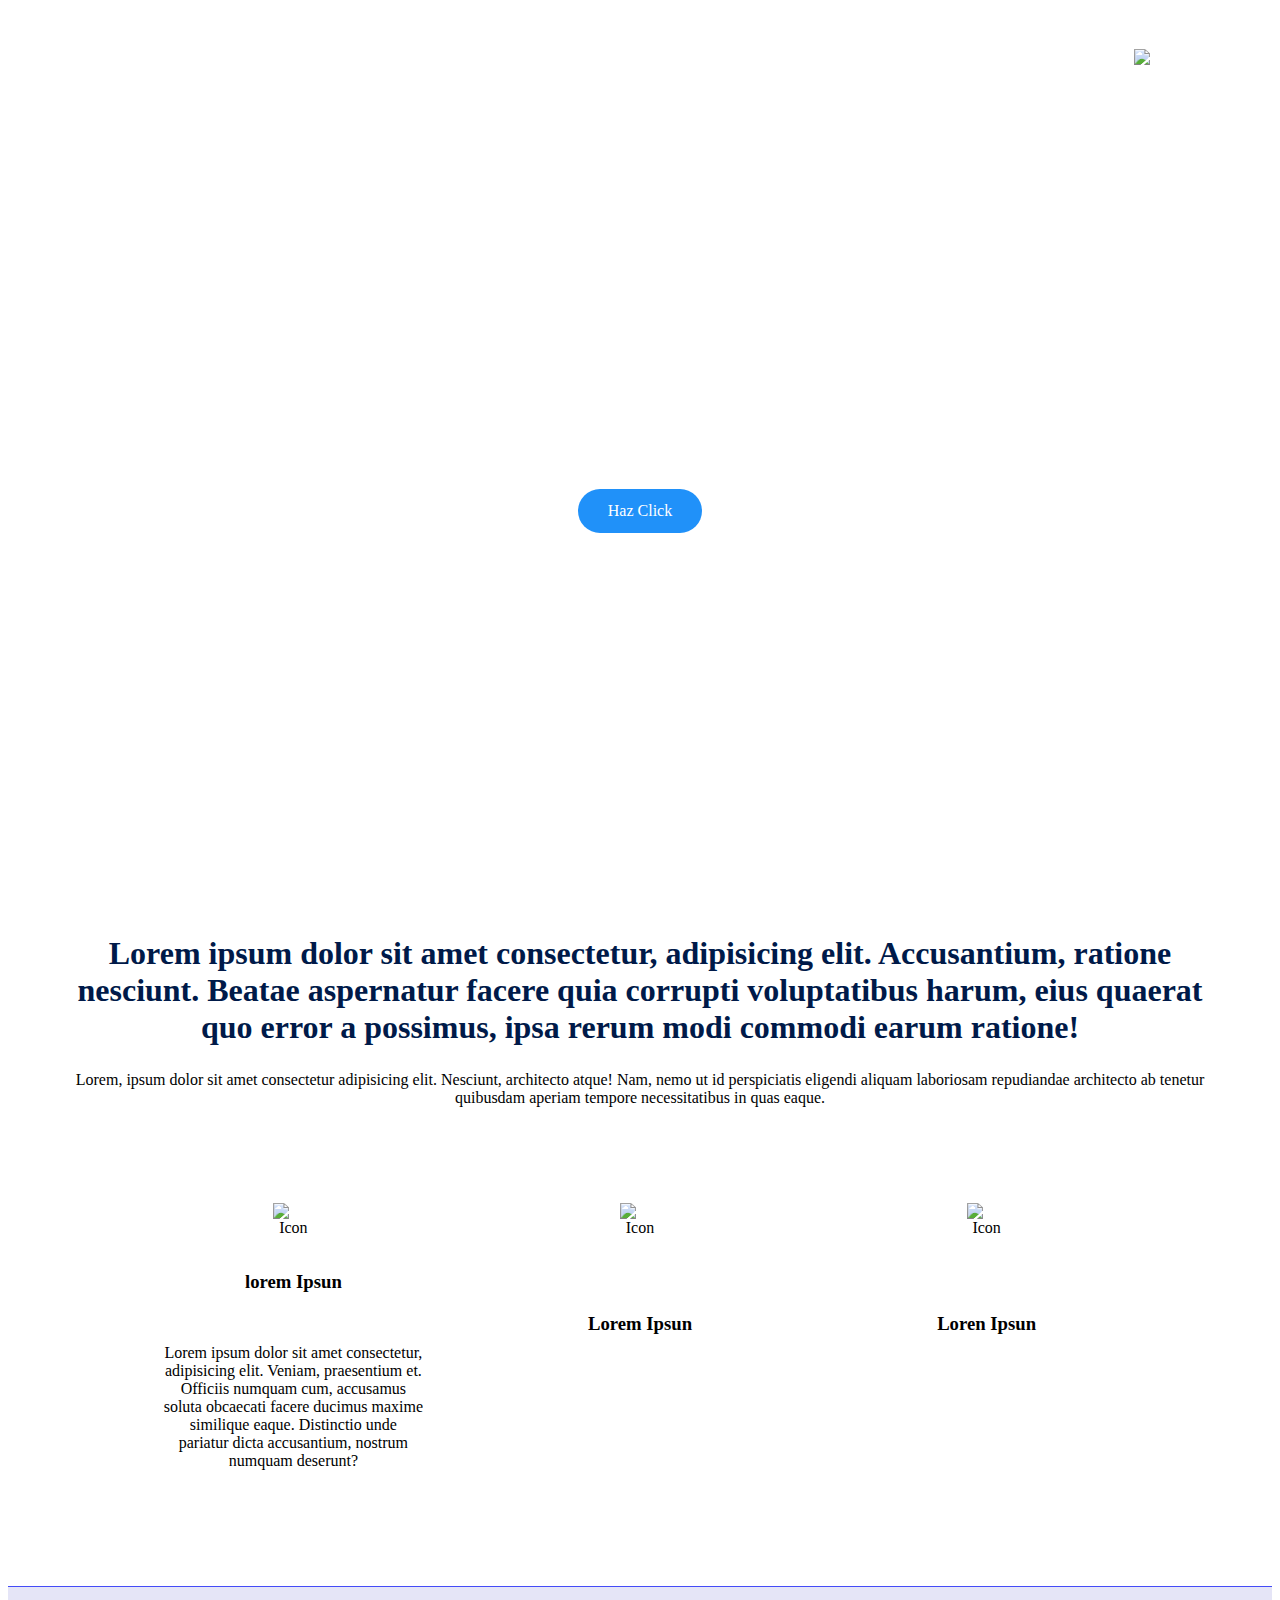
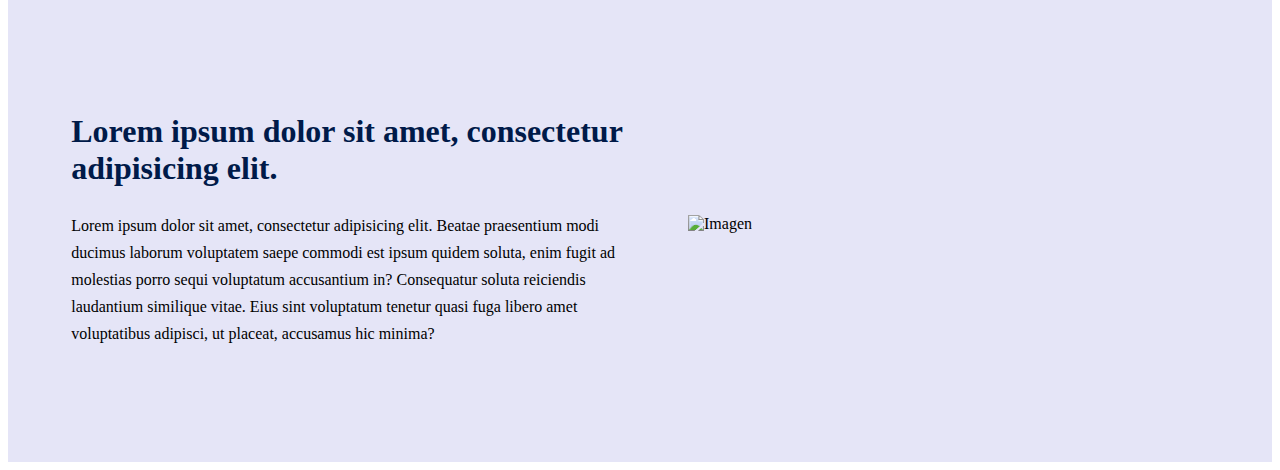
==== index.html @ c8535e7f "start perfil profesional" ====
<!DOCTYPE html>
<html lang="en">
<head>
    <meta charset="UTF-8">
    <meta name="viewport" content="width=device-width, initial-scale=1.0">
    <title>Andrea Uribe</title>
    <link rel="shortcut icon" href="icons/icon" type="image/x-icon">
    <link rel="stylesheet" href="css/normalize.css">
    <link rel="stylesheet" href="css/style.css">
</head>
<body>
    <header class="person">
        <nav class="nav container">
            <div class="nav_logo">
                <h2 class="nav_title">Andrea Uribe</h2>
            </div>
            <ul class="nav_link nav_link_menu">
                <li class="nav_items"><a href="" class="nav_links">texto</a>
                </li>
                <li class="nav_items"><a href="" class="nav_links">texto</a></li>
                <li class="nav_items"><a href="" class="nav_links">texto</a></li>
                <li class="nav_items"><a href="" class="nav_links">texto</a>
                </li>
                <img src="icons/exit.svg" alt="Icon Exit" class="nav_close">
            </ul>
            <div class="nav_menu">
                <img src="icons/menu.svg" alt="Icon Menu" class="nav-img">
            </div>
        </nav>
        <section class="person_container container">
            <h1 class="person_title">Andrea Uribe</h1>
            <p class="person_paragraph">#GamerProfesional</p>
            <a href="#" class="btn">Haz Click</a>
        </section>
    </header>
    <!-- options-->
    <main>
        <section class="container about">
            <h2 class="subtitle">Lorem ipsum dolor sit amet consectetur, adipisicing elit. Accusantium, ratione nesciunt. Beatae aspernatur facere quia corrupti voluptatibus harum, eius quaerat quo error a possimus, ipsa rerum modi commodi earum ratione!</h2>
            <p class="about_paragraph">Lorem, ipsum dolor sit amet consectetur adipisicing elit. Nesciunt, architecto atque! Nam, nemo ut id perspiciatis eligendi aliquam laboriosam repudiandae architecto ab tenetur quibusdam aperiam tempore necessitatibus in quas eaque.</p>

            <div class="about_main">
                <article class="about_icons">
                    <img src="icons/menu.svg" alt="Icon" class="about_icon">
                    <h3 class="about_title">lorem Ipsun</h3>
                    <p class="about_paragraph">Lorem ipsum dolor sit amet consectetur, adipisicing elit. Veniam, praesentium et. Officiis numquam cum, accusamus soluta obcaecati facere ducimus maxime similique eaque. Distinctio unde pariatur dicta accusantium, nostrum numquam deserunt?</p>
                </article>
                <article class="about_icons">
                    <img src="icons/menu.svg" alt="Icon" class="about_icon">
                    <h3 class="about_title">Lorem Ipsun</h3>
                    <p class="about_paragraph"></p>
                </article>
                <article class="about_icons">
                    <img src="icons/menu.svg" alt="Icon" class="about_icon">
                    <h3 class="about_title">Loren Ipsun</h3>
                    <p class="about_paragraph"></p>
                </article>
            </div>

        </section>
        <section class="options">
            <div class="options_container container">
                <div class="options_text">
                    <h2 class="subtitle">Lorem ipsum dolor sit amet, consectetur adipisicing elit.</h2>
                    <p class="options_paragraph">Lorem ipsum dolor sit amet, consectetur adipisicing elit. Beatae praesentium modi ducimus laborum voluptatem saepe commodi est ipsum quidem soluta, enim fugit ad molestias porro sequi voluptatum accusantium in? Consequatur soluta reiciendis laudantium similique vitae. Eius sint voluptatum tenetur quasi fuga libero amet voluptatibus adipisci, ut placeat, accusamus hic minima?</p>
                </div>
                <figure class="options_picture">
                    <img src="images/" alt="Imagen" class="options_img">
                </figure>
            </div>

        </section>
    </main>
    
</body>
</html>
---- css/style.css ----
@import url('https://fonts.googleapis.com/css2?family=Mooli&family=Roboto:ital,wght@0,100;0,300;0,500;1,100;1,300&display=swap');



body{
    font-family: "Molish";
}

:root{
    --padding-container: 100px 0;
    --color-title: #001a49;
}
front page{

}
.container{
    width: 90%;
    max-width: 1200px;
    margin: 0 auto;
    overflow: hidden;
    padding: var(--padding-container);

}
.person{
    width: 100%;
    height: 100vh;
    min-height: 600px;
    max-height: 800px;
    position: relative;
    display: grid;
    grid-template-rows: 100px 1fr;
    color: #fff;
}
.person::before{
    content: "";
    position: absolute;
    top: 0;
    left: 0;
    width: 100%;
    height: 100%;
    background-image: linear-gradient(180deg, #0000008c 0%, #0000008c 100%)  url('../images/') ;
    background-size: cover;
    z-index: -1;
    clip-path: polygon(50% 0%, 100% 26%, 100% 100%, 0 100%, 0 29%);
}
/*nav*/
.nav{
    --padding-container:0;
    height: 100%;
    display: flex;
    align-items: center;
}
.nav_title{
    font-weight: 300;
}
.nav_link{
    margin-left: auto;
    padding: 0;
    display: grid;
    grid-auto-flow: column;
    grid-auto-columns: max-content;
    gap: 2em;
}
.nav_items{
    list-style: none;
}
.nav_links{
    color: #fff;
    text-decoration: none;
}
.nav_menu{
    margin-left: auto;
    cursor: pointer;
    display: none;
}
.nav_img{
    display: block;
    width: 30px;
}
/* person container*/
.person_container{
    max-width: 800px;
    --padding-container:0;
    display: grid;
    grid-auto-rows: max-content;
    align-content: center;
    gap: 1em;
    padding-bottom: 100px;
    text-align: center;
}
.person_title{
    font-size: 3rem;
}
.person_paragraph{
    margin-bottom: 20px;
}
.btn{
    display: inline-block;
    background-color: #2091f9;
    justify-self: center;
    color: #fff;
    text-decoration: none;
    padding: 13px 30px;
    border-radius: 32px;
}

/*about*/
.about{
    text-align: center;
}
.subtitle{
    color: var(--color-title);
    font-size: 2rem;
    margin-bottom: 25px;
}
.paragraph{
    line-height: 1.7;
}
.about_main{
    padding-top: 80px;
    display: grid;
    width: 90%;
    margin: 0 auto;
    gap: 1em;
    overflow: hidden;
    grid-template-columns: repeat(auto-fit, minmax(260px, auto));
}
.about_icons{
    display: grid;
    gap: 1em;
    justify-items: center;
    width: 260px;
    overflow: hidden;
    margin: 0 auto;
}
.about_icon{
    width: 40px;

}

/*options*/
.options{
    background-color: #e5e5f7;
    background-image: linear-gradient(#444cf7 0.5px, transparent 0.5px);
    background-size: cover;
    background-position: 0 0, 10px 10px;
    overflow: hidden;
}
.options_container{
    display: grid;
    grid-template-columns: 1fr 1fr;
    gap: 1em;
    align-items: center;
}
.options_picture{
    max-width: 500px;

}
.options_paragraph{
    line-height: 1.7;
    margin-bottom: 15px;
}
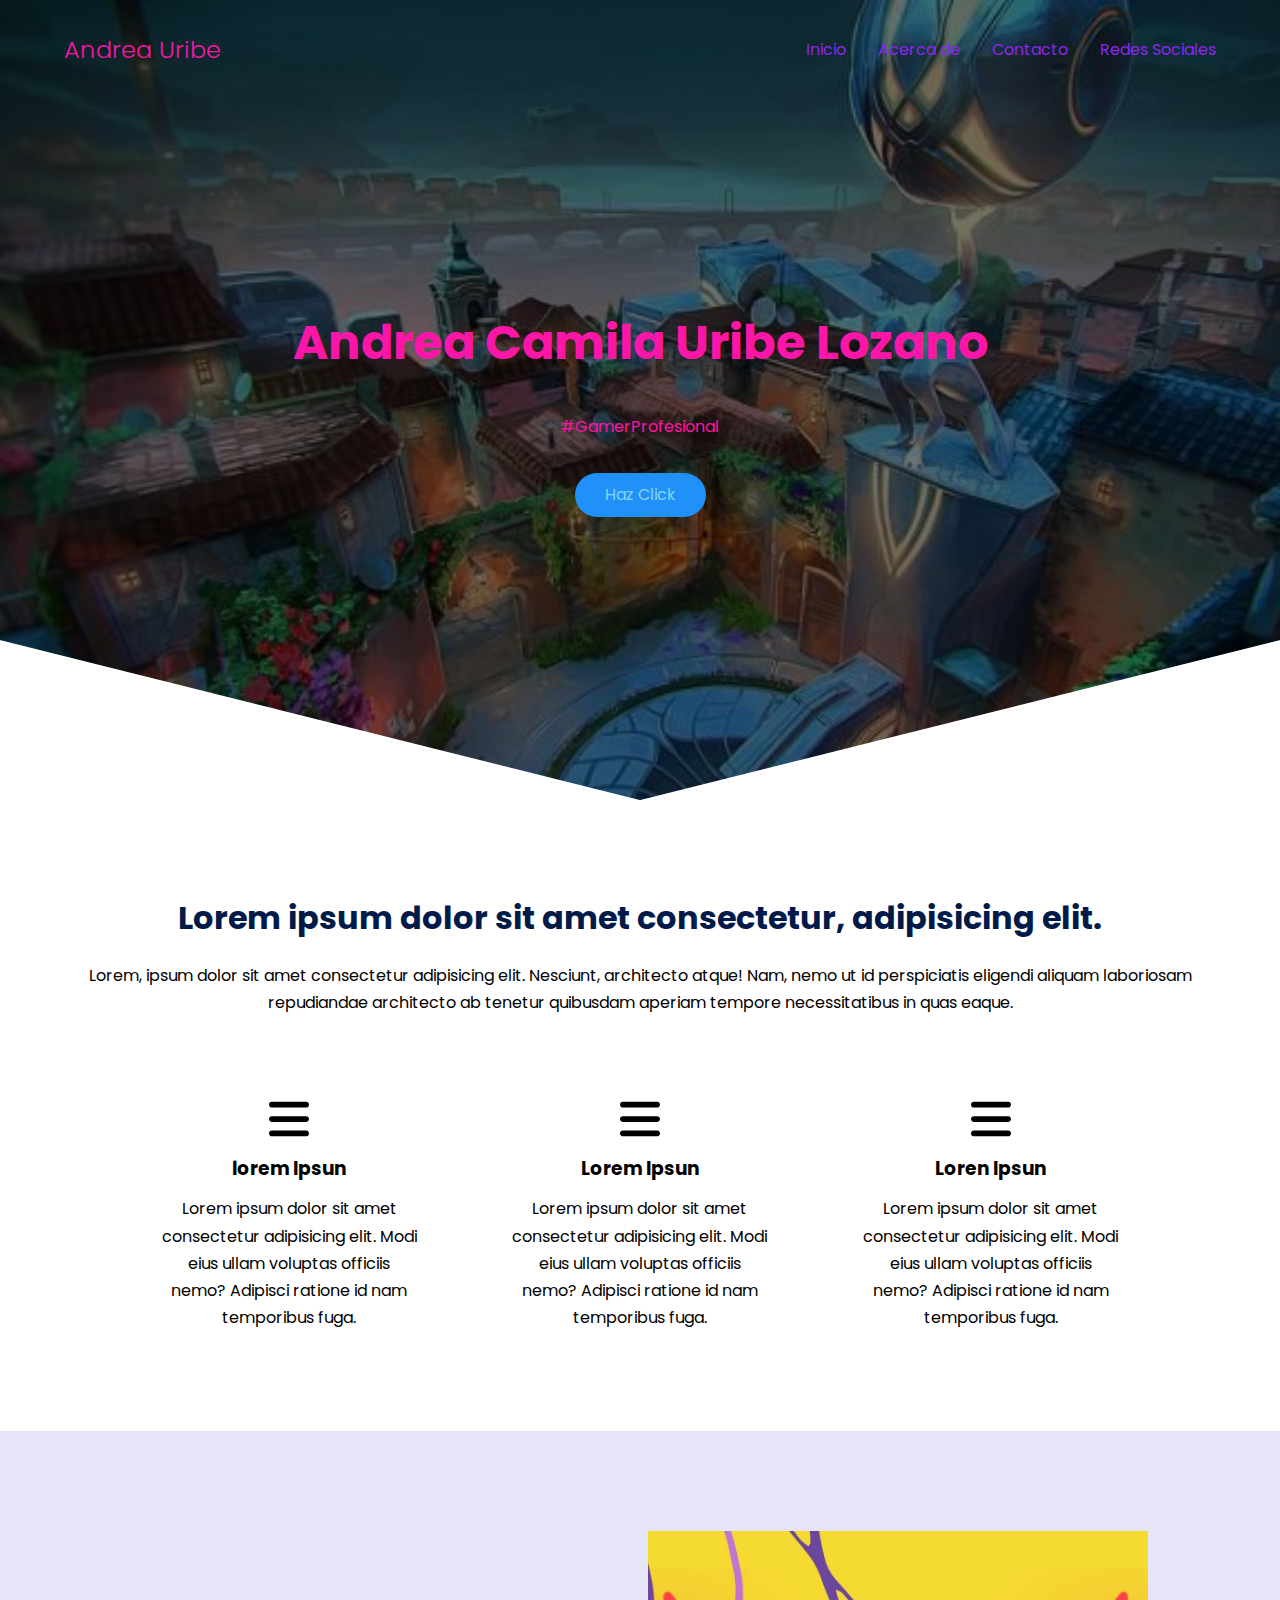
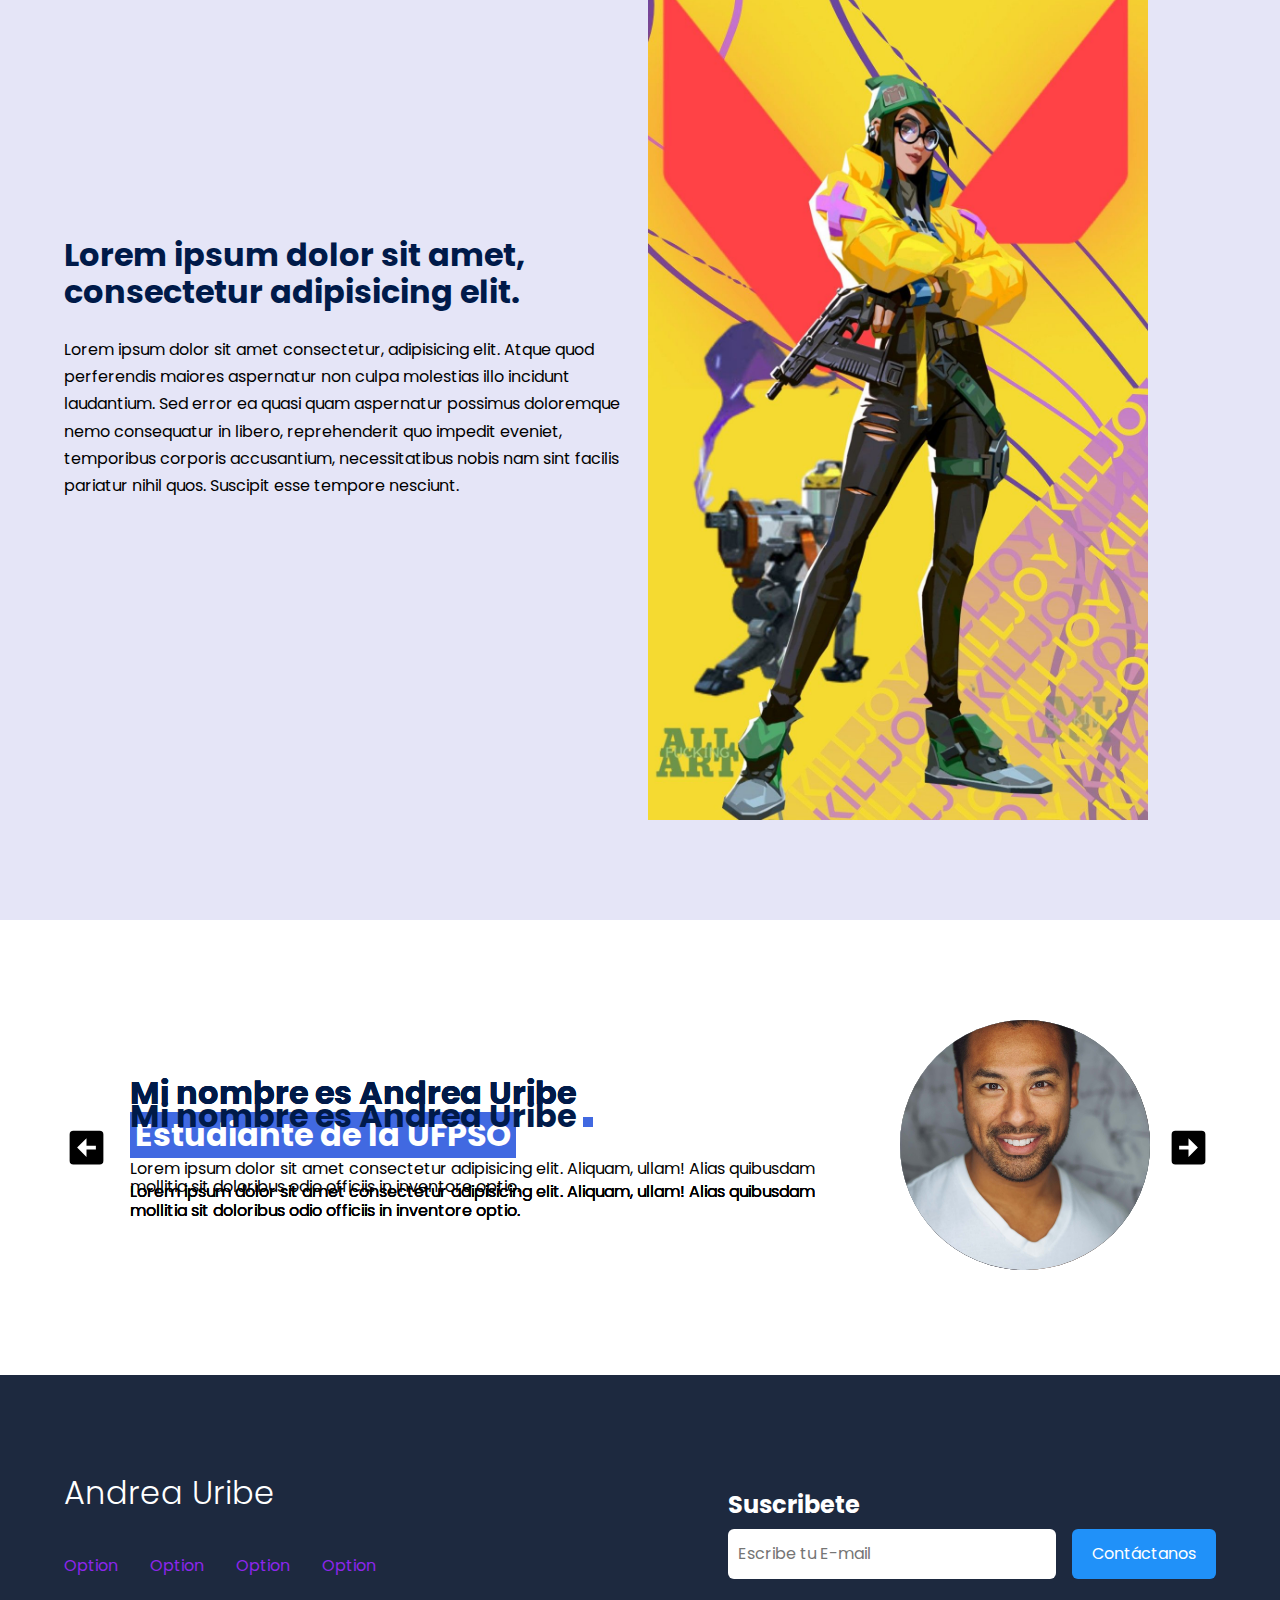
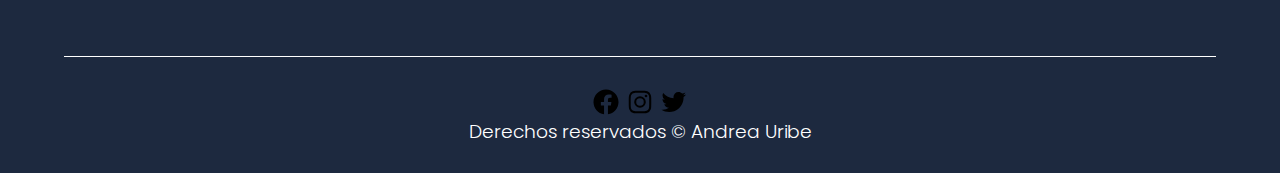
==== commit 1e343d67: "add and modify files" ====
--- a/index.html
+++ b/index.html
@@ -4,7 +4,7 @@
     <meta charset="UTF-8">
     <meta name="viewport" content="width=device-width, initial-scale=1.0">
     <title>Andrea Uribe</title>
-    <link rel="shortcut icon" href="icons/icon" type="image/x-icon">
+    <link rel="shortcut icon" href="icons/icon.png" type="image/x-icon">
     <link rel="stylesheet" href="css/normalize.css">
     <link rel="stylesheet" href="css/style.css">
 </head>
@@ -15,20 +15,26 @@
                 <h2 class="nav_title">Andrea Uribe</h2>
             </div>
             <ul class="nav_link nav_link_menu">
-                <li class="nav_items"><a href="" class="nav_links">texto</a>
+                <li class="nav_items">
+                    <a href="#" class="nav_links">Inicio</a>
                 </li>
-                <li class="nav_items"><a href="" class="nav_links">texto</a></li>
-                <li class="nav_items"><a href="" class="nav_links">texto</a></li>
-                <li class="nav_items"><a href="" class="nav_links">texto</a>
+                <li class="nav_items">
+                    <a href="#" class="nav_links">Acerca de</a>
+                </li>
+                <li class="nav_items">
+                    <a href="#" class="nav_links">Contacto</a>
+                </li>
+                <li class="nav_items">
+                    <a href="" class="nav_links">Redes Sociales</a>
                 </li>
                 <img src="icons/exit.svg" alt="Icon Exit" class="nav_close">
             </ul>
             <div class="nav_menu">
-                <img src="icons/menu.svg" alt="Icon Menu" class="nav-img">
+                <img src="icons/menu.svg" alt="Icon Menu" class="nav_img">
             </div>
         </nav>
         <section class="person_container container">
-            <h1 class="person_title">Andrea Uribe</h1>
+            <h1 class="person_title">Andrea Camila Uribe Lozano</h1>
             <p class="person_paragraph">#GamerProfesional</p>
             <a href="#" class="btn">Haz Click</a>
         </section>
@@ -36,41 +42,141 @@
     <!-- options-->
     <main>
         <section class="container about">
-            <h2 class="subtitle">Lorem ipsum dolor sit amet consectetur, adipisicing elit. Accusantium, ratione nesciunt. Beatae aspernatur facere quia corrupti voluptatibus harum, eius quaerat quo error a possimus, ipsa rerum modi commodi earum ratione!</h2>
+            <h2 class="subtitle">Lorem ipsum dolor sit amet consectetur, adipisicing elit.</h2>
             <p class="about_paragraph">Lorem, ipsum dolor sit amet consectetur adipisicing elit. Nesciunt, architecto atque! Nam, nemo ut id perspiciatis eligendi aliquam laboriosam repudiandae architecto ab tenetur quibusdam aperiam tempore necessitatibus in quas eaque.</p>
 
             <div class="about_main">
                 <article class="about_icons">
                     <img src="icons/menu.svg" alt="Icon" class="about_icon">
                     <h3 class="about_title">lorem Ipsun</h3>
-                    <p class="about_paragraph">Lorem ipsum dolor sit amet consectetur, adipisicing elit. Veniam, praesentium et. Officiis numquam cum, accusamus soluta obcaecati facere ducimus maxime similique eaque. Distinctio unde pariatur dicta accusantium, nostrum numquam deserunt?</p>
+                    <p class="about_paragraph">Lorem ipsum dolor sit amet consectetur adipisicing elit. Modi eius ullam voluptas officiis nemo? Adipisci ratione id nam temporibus fuga.</p>
                 </article>
                 <article class="about_icons">
                     <img src="icons/menu.svg" alt="Icon" class="about_icon">
                     <h3 class="about_title">Lorem Ipsun</h3>
-                    <p class="about_paragraph"></p>
+                    <p class="about_paragraph">Lorem ipsum dolor sit amet consectetur adipisicing elit. Modi eius ullam voluptas officiis nemo? Adipisci ratione id nam temporibus fuga.</p>
                 </article>
                 <article class="about_icons">
                     <img src="icons/menu.svg" alt="Icon" class="about_icon">
                     <h3 class="about_title">Loren Ipsun</h3>
-                    <p class="about_paragraph"></p>
+                    <p class="about_paragraph">Lorem ipsum dolor sit amet consectetur adipisicing elit. Modi eius ullam voluptas officiis nemo? Adipisci ratione id nam temporibus fuga.</p>
                 </article>
             </div>
+        </section>
 
-        </section>
         <section class="options">
             <div class="options_container container">
-                <div class="options_text">
+                <div class="options_texts">
                     <h2 class="subtitle">Lorem ipsum dolor sit amet, consectetur adipisicing elit.</h2>
-                    <p class="options_paragraph">Lorem ipsum dolor sit amet, consectetur adipisicing elit. Beatae praesentium modi ducimus laborum voluptatem saepe commodi est ipsum quidem soluta, enim fugit ad molestias porro sequi voluptatum accusantium in? Consequatur soluta reiciendis laudantium similique vitae. Eius sint voluptatum tenetur quasi fuga libero amet voluptatibus adipisci, ut placeat, accusamus hic minima?</p>
+                    <p class="options_paragraph">Lorem ipsum dolor sit amet consectetur, adipisicing elit. Atque quod perferendis maiores aspernatur non culpa molestias illo incidunt laudantium. Sed error ea quasi quam aspernatur possimus doloremque nemo consequatur in libero, reprehenderit quo impedit eveniet, temporibus corporis accusantium, necessitatibus nobis nam sint facilis pariatur nihil quos. Suscipit esse tempore nesciunt.</p>
                 </div>
                 <figure class="options_picture">
-                    <img src="images/" alt="Imagen" class="options_img">
+                    <img src="images/Perfil.jpg" alt="Imagen Options" class="options_img">
                 </figure>
             </div>
+        </section>
+        <section class="testimony">
+            <div class="testimony_container container">
+                <img src="icons/leftarrow.svg" alt="Icon Flecha" class="testimony_arrow" id="before">
+                <section class="testimony_body testimony_body--show" data-id="1">
+                    <div class="testimony_texts">
+                        <h2 class="subtitle">Mi nombre es Andrea Uribe
+                            <span class="testimony_course">Estudiante de la UFPSO
+                            </span>
+                        </h2>
+                        <p class="testimony__review">Lorem ipsum dolor sit amet consectetur adipisicing elit. Aliquam, ullam! Alias quibusdam mollitia sit doloribus odio officiis in inventore optio.</p>
+                    </div>
+                    <figure class="testimony_picture">
+                        <img src="images/face1.jpg" alt="Foto persona" class="testimony_img">
+                    </figure>
+                </section>
 
+                <section class="testimony_body testimony_body--show" data-id="2">
+                    <div class="testimony_texts">
+                        <h2 class="subtitle">Mi nombre es Andrea Uribe
+                            <span class="testimony_course">Estudiante de la UFPSO</span>
+                        </h2>
+                        <p>Lorem ipsum dolor sit amet consectetur adipisicing elit. Aliquam, ullam! Alias quibusdam mollitia sit doloribus odio officiis in inventore optio.</p>
+                    </div>
+                    <figure class="testimony_picture">
+                        <img src="images/face2.jpg" alt="Foto persona" class="testimony_img">
+                    </figure>
+                </section>
+
+                <section class="testimony_body testimony_body--show" data-id="3">
+                    <div class="testimony_texts">
+                        <h2 class="subtitle">Mi nombre es Andrea Uribe
+                            <span class="testimony_course">Estudiante de la UFPSO</span>
+                        </h2>
+                        <p>Lorem ipsum dolor sit amet consectetur adipisicing elit. Aliquam, ullam! Alias quibusdam mollitia sit doloribus odio officiis in inventore optio.</p>
+                    </div>
+                    <figure class="testimony_picture">
+                        <img src="images/face3.jpg" alt="Foto persona" class="testimony_img">
+                    </figure>
+                </section>
+
+                <section class="testimony_body testimony_body--show" data-id="4">
+                    <div class="testimony_texts">
+                        <h2 class="subtitle">Mi nombre es Andrea Uribe
+                            <span class="testimony_course"></span>
+                        </h2>
+                        <p>Lorem ipsum dolor sit amet consectetur adipisicing elit. Aliquam, ullam! Alias quibusdam mollitia sit doloribus odio officiis in inventore optio.</p>
+                    </div>
+                    <figure class="testimony_picture">
+                        <img src="images/face4.jpg" alt="Foto persona" class="testimony_img">
+                    </figure>
+                </section>
+
+                <img src="icons/rightarrow.svg" alt="Icon Flecha" class="testimony_arrow" id="next">  
+
+            </div>
         </section>
     </main>
+
+
+
+    <footer class="footer">
+        <section class="footer_container container">
+            <nav class="nav nav--footer">
+                <h2 class="footer_title">Andrea Uribe</h2>
+                <ul class="nav_link nav_link--footer">
+                    <li class="nav_items">
+                        <a href="#" class="nav_links">Option</a>
+                    </li>
+                    <li class="nav_items">
+                        <a href="#" class="nav_links">Option</a>
+                    </li>
+                    <li class="nav_items">
+                        <a href="#" class="nav_links">Option</a>
+                    </li>
+                    <li class="nav_items">
+                        <a href="#" class="nav_links">Option</a>
+                    </li>
+                </ul>
+            </nav>
+            <form class="footer_form">
+                <h2 class="footer_info">Suscribete</h2>
+                <div class="footer_inputs">
+                    <input type="email" class="footer_input" placeholder="Escribe tu E-mail">
+                    <input type="submit" value="Contáctanos" class="footer_submit"> 
+                </div>
+            </form>
+        </section>
+
+        <section class="footer_copy container">
+            <div class="footer_social">
+                <a href="#" class="footer_icon"><img src="icons/facebook.svg" alt="Icon facebook" class="footer_img"></a>
+                <a href="#" class="footer_icon"><img src="icons/instagram.svg" alt="Icon Instagram" class="footer_img"></a>
+                <a href="#" class="footer_icon"><img src="icons/twitter.svg" alt="Icon Twitter" class="footer_img"></a>
+            </div>
+            <h3 class="footer_copyright">Derechos reservados &copy; Andrea Uribe</h3>
+        </section>
+    </footer>
+
+
+
+    <script src="JS/questions.js"></script>
+    <script src="JS/slider.js"></script>
     
 </body>
 </html>--- a/css/style.css
+++ b/css/style.css
@@ -1,18 +1,16 @@
-@import url('https://fonts.googleapis.com/css2?family=Mooli&family=Roboto:ital,wght@0,100;0,300;0,500;1,100;1,300&display=swap');
-
-
+@import url('https://fonts.googleapis.com/css2?family=Poppins:wght@300;400;600;700&display=swap');
 
 body{
-    font-family: "Molish";
+    font-family: 'Poppins', sans-serif;
 }
 
 :root{
     --padding-container: 100px 0;
     --color-title: #001a49;
 }
-front page{
-
-}
+
+/*front page*/
+
 .container{
     width: 90%;
     max-width: 1200px;
@@ -29,7 +27,7 @@
     position: relative;
     display: grid;
     grid-template-rows: 100px 1fr;
-    color: #fff;
+    color: #fb16a7;
 }
 .person::before{
     content: "";
@@ -38,10 +36,10 @@
     left: 0;
     width: 100%;
     height: 100%;
-    background-image: linear-gradient(180deg, #0000008c 0%, #0000008c 100%)  url('../images/') ;
+    background-image: linear-gradient(180deg, #0000008c 0%, #0000008c 100%),  url('../images/Valorant_frontpage.jpg') ;
     background-size: cover;
+    clip-path: polygon(100% 0, 100% 80%, 50% 100%, 0 80%, 0 0);
     z-index: -1;
-    clip-path: polygon(50% 0%, 100% 26%, 100% 100%, 0 100%, 0 29%);
 }
 /*nav*/
 .nav{
@@ -65,7 +63,7 @@
     list-style: none;
 }
 .nav_links{
-    color: #fff;
+    color: #8d26ec;
     text-decoration: none;
 }
 .nav_menu{
@@ -77,6 +75,9 @@
     display: block;
     width: 30px;
 }
+.nav_close{
+    display: var(--show, none);
+}
 /* person container*/
 .person_container{
     max-width: 800px;
@@ -98,7 +99,7 @@
     display: inline-block;
     background-color: #2091f9;
     justify-self: center;
-    color: #fff;
+    color: #85d4f5;
     text-decoration: none;
     padding: 13px 30px;
     border-radius: 32px;
@@ -113,7 +114,7 @@
     font-size: 2rem;
     margin-bottom: 25px;
 }
-.paragraph{
+.about_paragraph{
     line-height: 1.7;
 }
 .about_main{
@@ -141,7 +142,7 @@
 /*options*/
 .options{
     background-color: #e5e5f7;
-    background-image: linear-gradient(#444cf7 0.5px, transparent 0.5px);
+    background-image: linear-gradient(#444cf7 0.5px, transparent 0.5px), radial-gradient(#444cf7 0.5px, #e5e5f7 0.5px);
     background-size: cover;
     background-position: 0 0, 10px 10px;
     overflow: hidden;
@@ -160,3 +161,129 @@
     line-height: 1.7;
     margin-bottom: 15px;
 }
+
+.options_img{
+    width: 100%;
+    display: block;
+}
+/*testimonys*/
+.testimony{
+    background-color: #ffffff;
+}
+.testimony_container{
+    display: grid;
+    grid-template-columns: 50px 1fr 50px;
+    gap: 1em;
+    align-items: center;
+}
+.testimony_body{
+    display: grid;
+    grid-template-columns: 1fr max-content;
+    justify-content: space-between;
+    align-items: center;
+    gap: 2em;
+    grid-column: 2/3;
+    grid-row: 1/2;
+    opacity: 0;
+    pointer-events: none;
+}
+.testimony_body--show{
+    pointer-events: unset;
+    opacity: 1;
+    transition: opacity 1.5s ease-in-out;
+}
+.testimony_img{
+    width: 250px;
+    height: 250px;
+    border-radius: 50%;
+    object-fit: cover;
+    object-fit: 50% 30%;
+}
+.testimony_texts{
+    max-width: 700px;
+}
+.testimony_course{
+    background-color: royalblue;
+    color: #fff;
+    display: inline-block;
+    padding: 5px;
+}
+.testimony_arrow{
+    width: 90%;
+    cursor: pointer;
+}
+
+/*footer*/
+.footer{
+    background-color: #1d293f;
+}
+.footer_title{
+    font-weight: 300;
+    font-size: 2rem;
+    margin-bottom: 30px;
+}
+.footer_title, .footer_info{
+    color: #fff;
+}
+.footer_container{
+    display: flex;
+    justify-content: space-between;
+    align-items: center;
+    border-bottom: 1px solid #fff;
+    padding-bottom: 60px;
+}
+.nav--footer{
+    padding-bottom: 20px;
+    display: grid;
+    gap: 1em;
+    grid-auto-flow: row;
+    height: 100%;
+}
+.nav_link--footer{
+    display: flex;
+    margin: 0;
+    margin-right: 20px;
+    flex-wrap: wrap;    
+}
+.footer_inputs{
+    margin-top: 10px;
+    display: flex;
+    overflow: hidden;
+}
+.footer_input{
+    background-color: #fff;
+    height: 50px;
+    display: block;
+    padding-left: 10px;
+    border-radius: 6px;
+    font-size: 1rem;
+    outline: none;
+    border: none;
+    margin-right: 16px;
+}
+.footer_submit{
+    margin-left: auto;
+    display: inline-block;
+    height: 50px;
+    padding: 0 20px;
+    background-color: #2091f9;
+    border: none;
+    font-size: 1rem;
+    color: #fff;
+    border-radius: 6px;
+    cursor: pointer;
+}
+.footer_copy{
+    --padding-container: 30px 0;
+    text-align: center;
+    color: #fff;
+}
+.footer_copyright{
+    font-weight: 300;
+}
+.footer_icons{
+    margin-bottom: 10px;
+}
+.footer_img{
+    width: 30px;
+}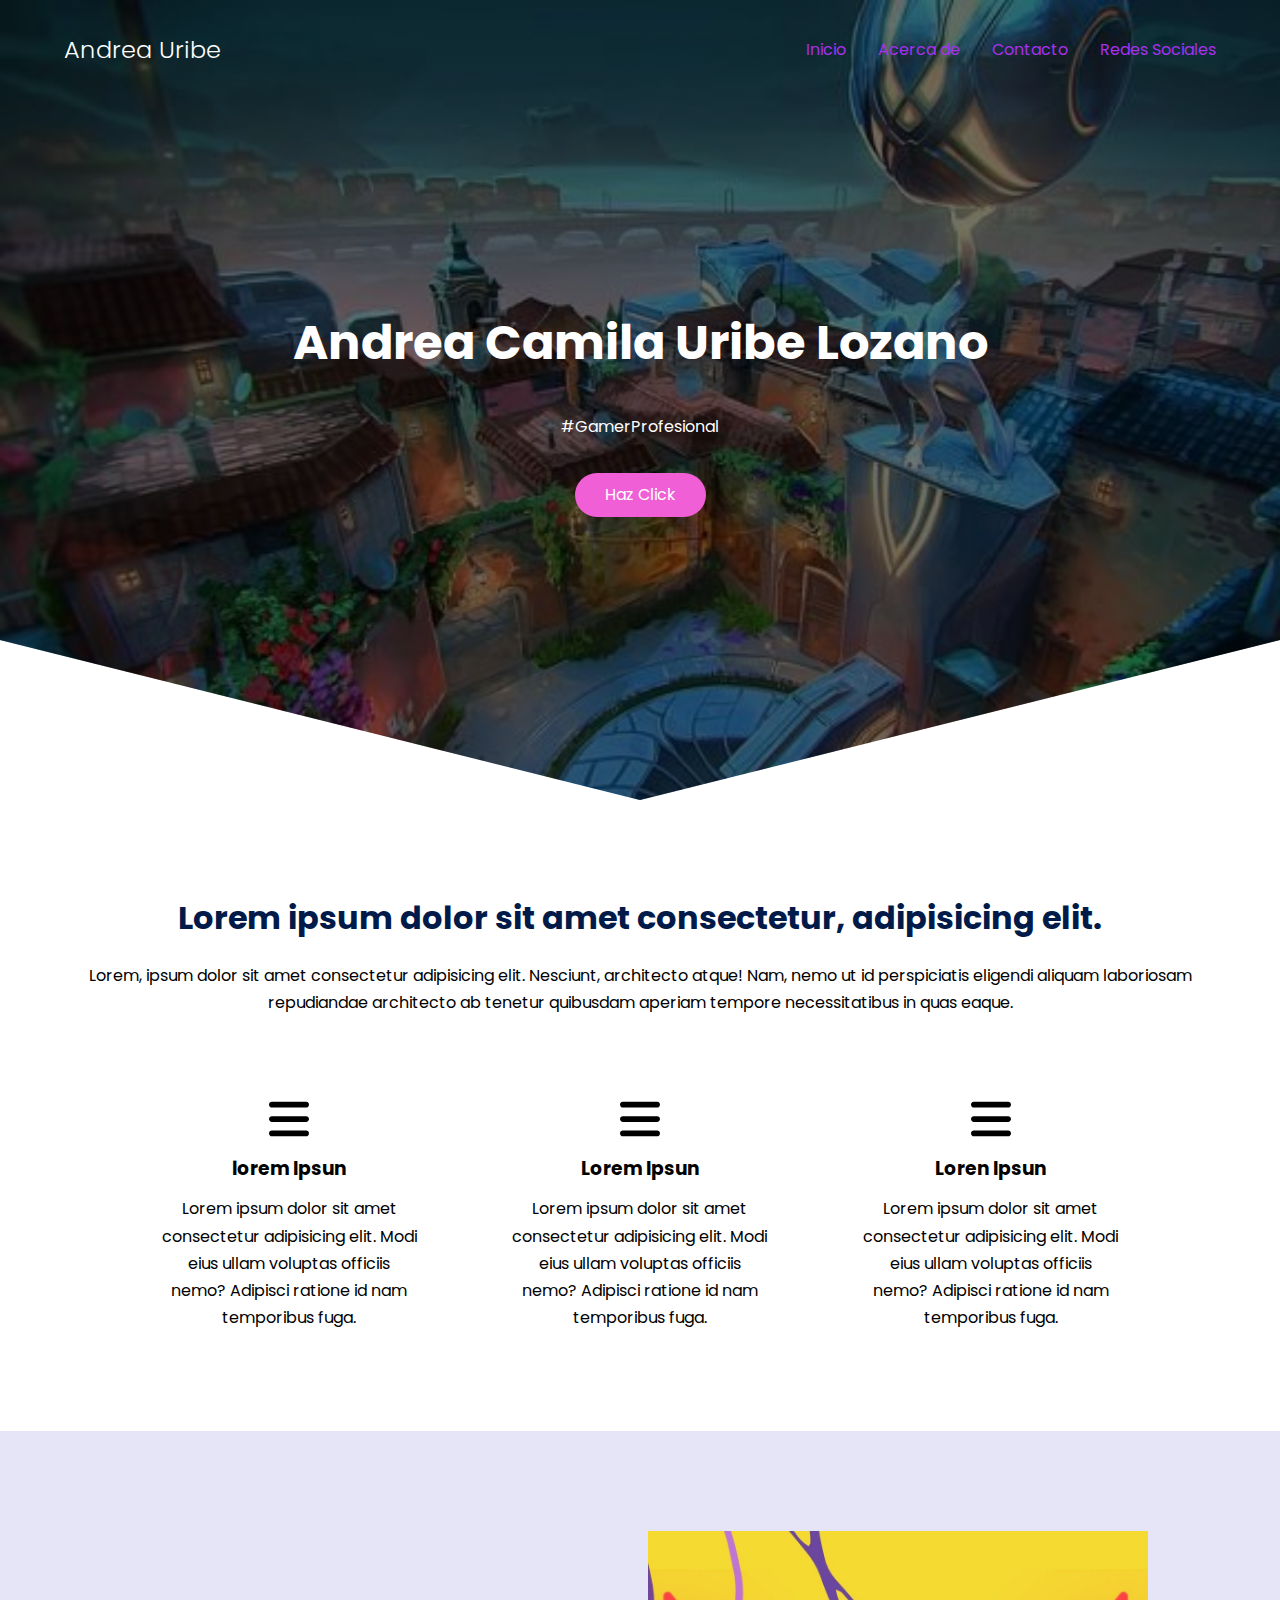
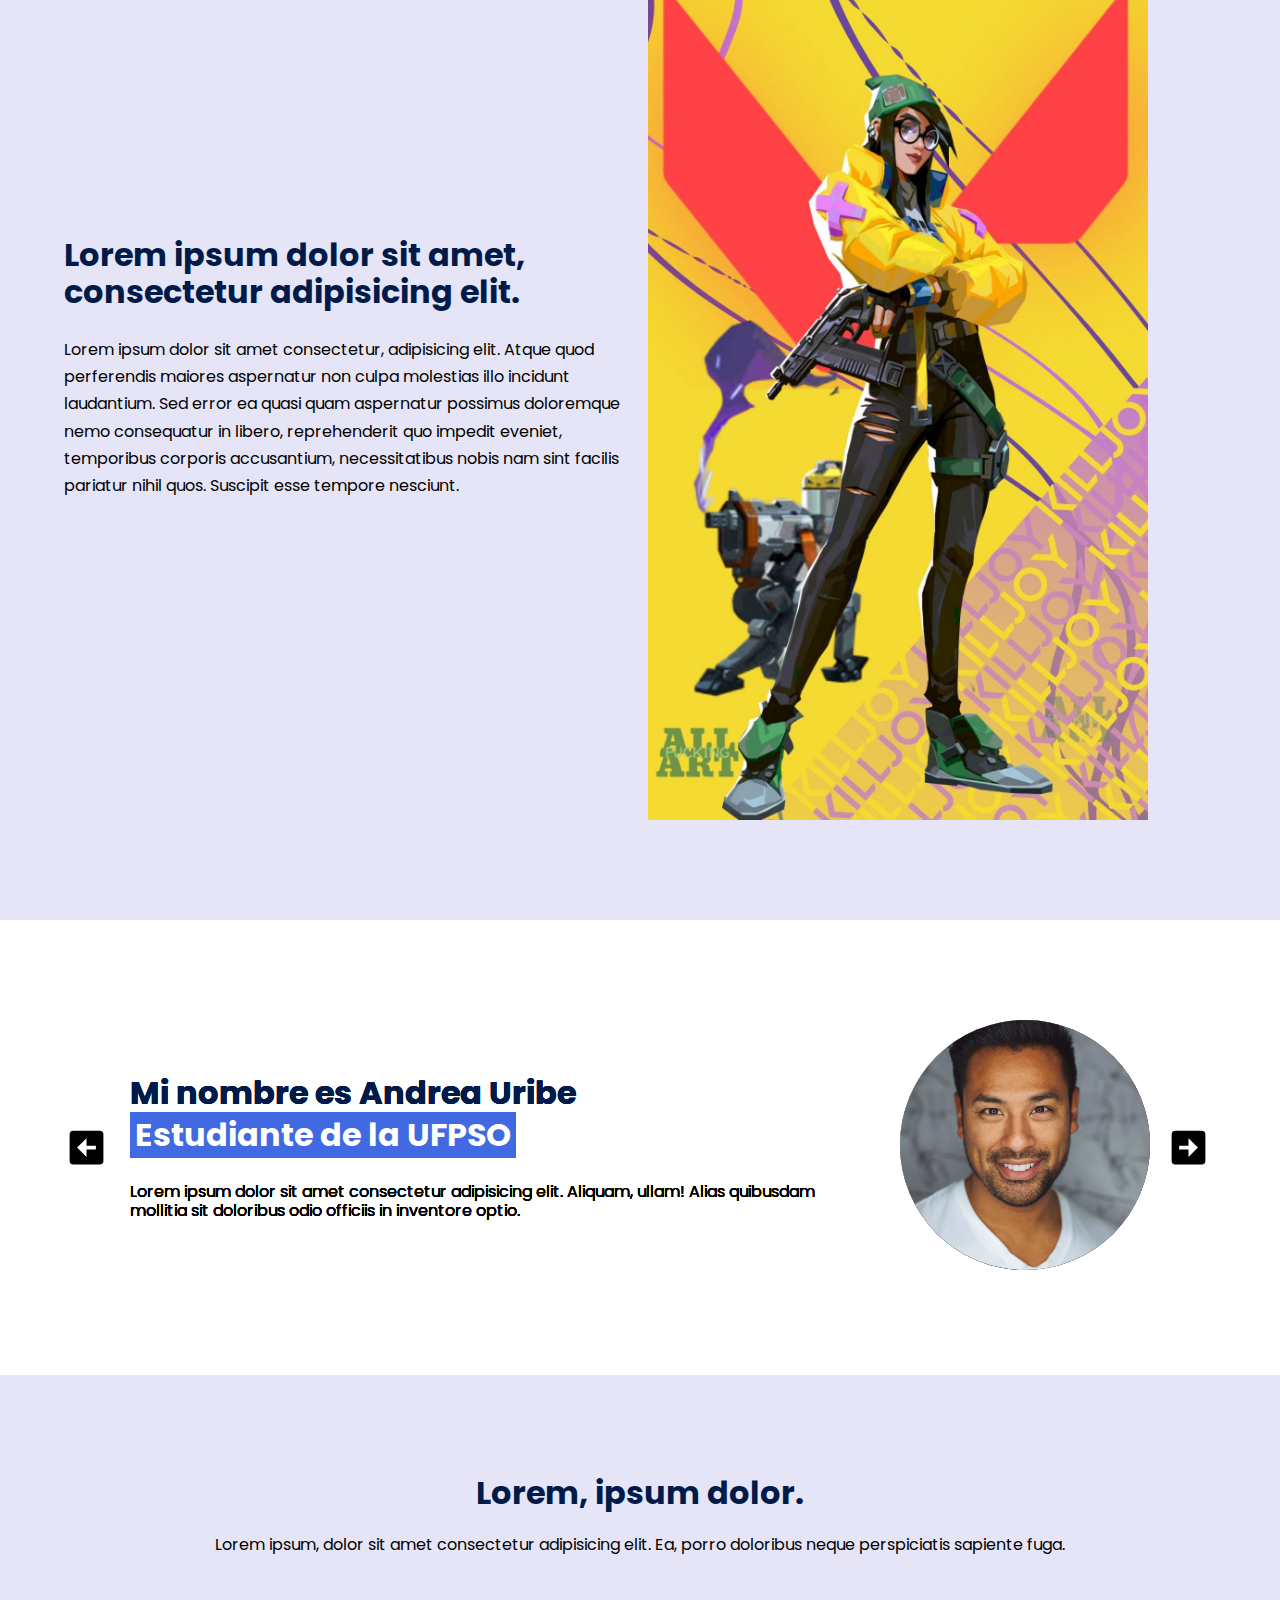
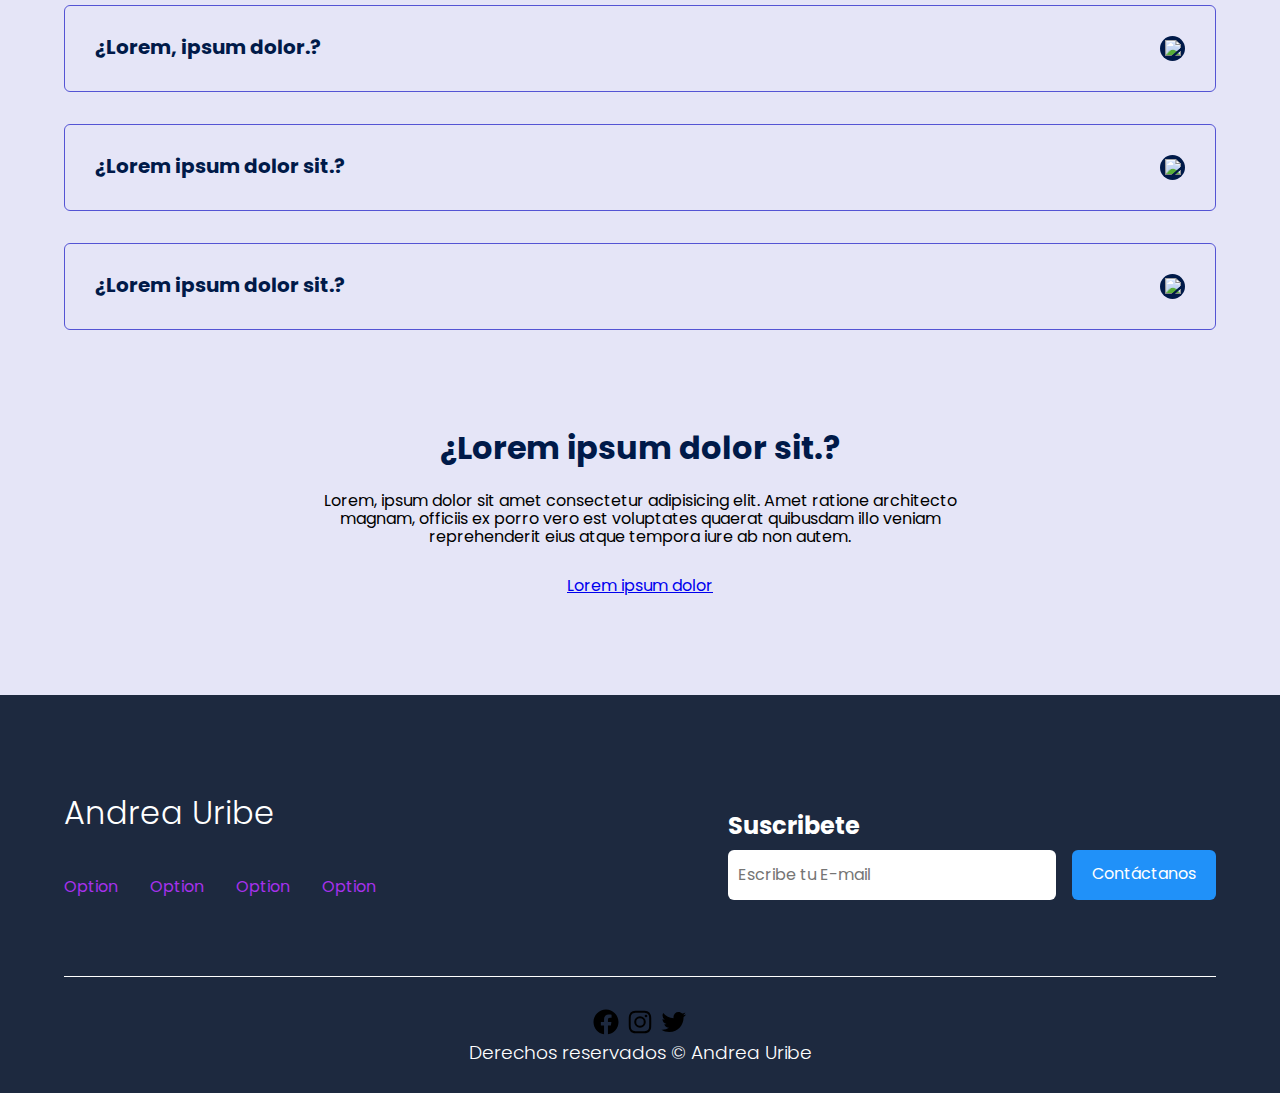
==== commit a582a110: "learning js" ====
--- a/index.html
+++ b/index.html
@@ -25,7 +25,7 @@
                     <a href="#" class="nav_links">Contacto</a>
                 </li>
                 <li class="nav_items">
-                    <a href="" class="nav_links">Redes Sociales</a>
+                    <a href="#social_media" class="nav_links">Redes Sociales</a>
                 </li>
                 <img src="icons/exit.svg" alt="Icon Exit" class="nav_close">
             </ul>
@@ -78,6 +78,7 @@
         <section class="testimony">
             <div class="testimony_container container">
                 <img src="icons/leftarrow.svg" alt="Icon Flecha" class="testimony_arrow" id="before">
+
                 <section class="testimony_body testimony_body--show" data-id="1">
                     <div class="testimony_texts">
                         <h2 class="subtitle">Mi nombre es Andrea Uribe
@@ -94,9 +95,10 @@
                 <section class="testimony_body testimony_body--show" data-id="2">
                     <div class="testimony_texts">
                         <h2 class="subtitle">Mi nombre es Andrea Uribe
-                            <span class="testimony_course">Estudiante de la UFPSO</span>
-                        </h2>
-                        <p>Lorem ipsum dolor sit amet consectetur adipisicing elit. Aliquam, ullam! Alias quibusdam mollitia sit doloribus odio officiis in inventore optio.</p>
+                            <span class="testimony_course">Estudiante de la UFPSO
+                            </span>
+                        </h2>
+                        <p class="testimony__review">Lorem ipsum dolor sit amet consectetur adipisicing elit. Aliquam, ullam! Alias quibusdam mollitia sit doloribus odio officiis in inventore optio.</p>
                     </div>
                     <figure class="testimony_picture">
                         <img src="images/face2.jpg" alt="Foto persona" class="testimony_img">
@@ -106,9 +108,10 @@
                 <section class="testimony_body testimony_body--show" data-id="3">
                     <div class="testimony_texts">
                         <h2 class="subtitle">Mi nombre es Andrea Uribe
-                            <span class="testimony_course">Estudiante de la UFPSO</span>
-                        </h2>
-                        <p>Lorem ipsum dolor sit amet consectetur adipisicing elit. Aliquam, ullam! Alias quibusdam mollitia sit doloribus odio officiis in inventore optio.</p>
+                            <span class="testimony_course">Estudiante de la UFPSO
+                            </span>
+                        </h2>
+                        <p class="testimony__review">Lorem ipsum dolor sit amet consectetur adipisicing elit. Aliquam, ullam! Alias quibusdam mollitia sit doloribus odio officiis in inventore optio.</p>
                     </div>
                     <figure class="testimony_picture">
                         <img src="images/face3.jpg" alt="Foto persona" class="testimony_img">
@@ -118,24 +121,95 @@
                 <section class="testimony_body testimony_body--show" data-id="4">
                     <div class="testimony_texts">
                         <h2 class="subtitle">Mi nombre es Andrea Uribe
-                            <span class="testimony_course"></span>
-                        </h2>
-                        <p>Lorem ipsum dolor sit amet consectetur adipisicing elit. Aliquam, ullam! Alias quibusdam mollitia sit doloribus odio officiis in inventore optio.</p>
+                            <span class="testimony_course">Estudiante de la UFPSO
+                            </span>
+                        </h2>
+                        <p class="testimony__review">Lorem ipsum dolor sit amet consectetur adipisicing elit. Aliquam, ullam! Alias quibusdam mollitia sit doloribus odio officiis in inventore optio.</p>
                     </div>
                     <figure class="testimony_picture">
                         <img src="images/face4.jpg" alt="Foto persona" class="testimony_img">
                     </figure>
                 </section>
 
+
                 <img src="icons/rightarrow.svg" alt="Icon Flecha" class="testimony_arrow" id="next">  
 
             </div>
         </section>
+
+        <section class="questions">
+            <div class="container">
+                <h2 class="subtitle">Lorem, ipsum dolor.</h2>
+                <p class="questions_paragraph">Lorem ipsum, dolor sit amet consectetur adipisicing elit. Ea, porro
+                    doloribus neque perspiciatis sapiente fuga.</p>
+
+                <section class="questions_container">
+                    <article class="questions_padding">
+                        <div class="questions_answer">
+                            <h3 class="questions_title">¿Lorem, ipsum dolor.?
+                                <span class="questions_arrow">
+                                    <img src="icons/arrow.svg" class="questions_img">
+                                </span>
+                            </h3>
+
+                            <p class="questions_show">Lorem ipsum, dolor sit amet consectetur adipisicing elit. Quos
+                                facere, quidem eum id excepturi assumenda explicabo nam accusamus veritatis voluptates
+                                eveniet adipisci, dicta nihil nemo modi possimus officiis quam atque? Lorem ipsum, dolor sit
+                                amet consectetur adipisicing elit. Quos facere, quidem eum id excepturi assumenda explicabo
+                                nam accusamus veritatis voluptates eveniet adipisci, dicta nihil nemo modi possimus officiis
+                                quam atque?</p>
+                        </div>
+                    </article>
+
+                    <article class="questions_padding">
+                        <div class="questions_answer">
+                            <h3 class="questions_title">¿Lorem ipsum dolor sit.?
+                                <span class="questions_arrow">
+                                    <img src="icons/arrow.svg" class="questions_img">
+                                </span>
+                            </h3>
+
+                            <p class="questions_show">Lorem ipsum, dolor sit amet consectetur adipisicing elit. Quos
+                                facere, quidem eum id excepturi assumenda explicabo nam accusamus veritatis voluptates
+                                eveniet adipisci, dicta nihil nemo modi possimus officiis quam atque? Lorem ipsum, dolor sit
+                                amet consectetur adipisicing elit. Quos facere, quidem eum id excepturi assumenda explicabo
+                                nam accusamus veritatis voluptates eveniet adipisci, dicta nihil nemo modi possimus officiis
+                                quam atque?</p>
+                        </div>
+                    </article>
+
+                    <article class="questions_padding">
+                        <div class="questions_answer">
+                            <h3 class="questions_title">¿Lorem ipsum dolor sit.?
+                                <span class="questions_arrow">
+                                    <img src="icons/arrow.svg" class="questions_img">
+                                </span>
+                            </h3>
+
+                            <p class="questions_show">Lorem ipsum, dolor sit amet consectetur adipisicing elit. Quos
+                                facere, quidem eum id excepturi assumenda explicabo nam accusamus veritatis voluptates
+                                eveniet adipisci, dicta nihil nemo modi possimus officiis quam atque? Lorem ipsum, dolor sit
+                                amet consectetur adipisicing elit. Quos facere, quidem eum id excepturi assumenda explicabo
+                                nam accusamus veritatis voluptates eveniet adipisci, dicta nihil nemo modi possimus officiis
+                                quam atque?</p>
+                        </div>
+                    </article>
+                </section>
+
+                <section class="questions_offer">
+                    <h2 class="subtitle">¿Lorem ipsum dolor sit.?</h2>
+                    <p class="questions_copy">Lorem, ipsum dolor sit amet consectetur adipisicing elit. Amet ratione
+                        architecto magnam, officiis ex porro vero est voluptates quaerat quibusdam illo veniam reprehenderit
+                        eius atque tempora iure ab non autem.</p>
+                    <a href="#" class="cta">Lorem ipsum dolor</a>
+                </section>
+            </div>
+        </section>
     </main>
 
 
 
-    <footer class="footer">
+    <footer class="footer" id="social_media">
         <section class="footer_container container">
             <nav class="nav nav--footer">
                 <h2 class="footer_title">Andrea Uribe</h2>
@@ -174,9 +248,8 @@
     </footer>
 
 
-
+    <script src="JS/slider.js"></script>
     <script src="JS/questions.js"></script>
-    <script src="JS/slider.js"></script>
     
 </body>
 </html>--- a/css/style.css
+++ b/css/style.css
@@ -9,7 +9,7 @@
     --color-title: #001a49;
 }
 
-/*front page*/
+/* front page */
 
 .container{
     width: 90%;
@@ -17,8 +17,8 @@
     margin: 0 auto;
     overflow: hidden;
     padding: var(--padding-container);
-
-}
+}
+
 .person{
     width: 100%;
     height: 100vh;
@@ -27,8 +27,9 @@
     position: relative;
     display: grid;
     grid-template-rows: 100px 1fr;
-    color: #fb16a7;
-}
+    color: #fff;
+}
+
 .person::before{
     content: "";
     position: absolute;
@@ -36,21 +37,24 @@
     left: 0;
     width: 100%;
     height: 100%;
-    background-image: linear-gradient(180deg, #0000008c 0%, #0000008c 100%),  url('../images/Valorant_frontpage.jpg') ;
+    background-image: linear-gradient(180deg, #0000008c 0%, #0000008c 100%), url('../images/Valorant_frontpage.jpg');
     background-size: cover;
     clip-path: polygon(100% 0, 100% 80%, 50% 100%, 0 80%, 0 0);
     z-index: -1;
 }
-/*nav*/
+
+/* nav */
 .nav{
-    --padding-container:0;
+    --padding-container: 0;
     height: 100%;
     display: flex;
     align-items: center;
 }
+
 .nav_title{
     font-weight: 300;
 }
+
 .nav_link{
     margin-left: auto;
     padding: 0;
@@ -59,29 +63,36 @@
     grid-auto-columns: max-content;
     gap: 2em;
 }
+
 .nav_items{
     list-style: none;
 }
+
 .nav_links{
-    color: #8d26ec;
+    color: #a731ec;
     text-decoration: none;
 }
+
 .nav_menu{
     margin-left: auto;
     cursor: pointer;
     display: none;
 }
+
 .nav_img{
     display: block;
     width: 30px;
 }
+
 .nav_close{
     display: var(--show, none);
 }
-/* person container*/
+
+/* person container */
+
 .person_container{
     max-width: 800px;
-    --padding-container:0;
+    --padding-container: 0;
     display: grid;
     grid-auto-rows: max-content;
     align-content: center;
@@ -89,34 +100,41 @@
     padding-bottom: 100px;
     text-align: center;
 }
+
 .person_title{
     font-size: 3rem;
 }
+
 .person_paragraph{
     margin-bottom: 20px;
 }
+
 .btn{
     display: inline-block;
-    background-color: #2091f9;
+    background-color: #f05fd5;
     justify-self: center;
-    color: #85d4f5;
+    color: #fff;
     text-decoration: none;
     padding: 13px 30px;
     border-radius: 32px;
 }
 
-/*about*/
+/* about */
+
 .about{
     text-align: center;
 }
+
 .subtitle{
     color: var(--color-title);
     font-size: 2rem;
     margin-bottom: 25px;
 }
+
 .about_paragraph{
     line-height: 1.7;
 }
+
 .about_main{
     padding-top: 80px;
     display: grid;
@@ -126,6 +144,7 @@
     overflow: hidden;
     grid-template-columns: repeat(auto-fit, minmax(260px, auto));
 }
+
 .about_icons{
     display: grid;
     gap: 1em;
@@ -134,29 +153,32 @@
     overflow: hidden;
     margin: 0 auto;
 }
+
 .about_icon{
     width: 40px;
-
-}
-
-/*options*/
+}
+
+/* options */
+
 .options{
     background-color: #e5e5f7;
-    background-image: linear-gradient(#444cf7 0.5px, transparent 0.5px), radial-gradient(#444cf7 0.5px, #e5e5f7 0.5px);
+    background-image: linear-gradient(#444cf7 0.5px, transparente 0.5px), radial-gradient(#444cf7 0.5px, #e5e5f7 0.5px);
     background-size: cover;
     background-position: 0 0, 10px 10px;
     overflow: hidden;
 }
+
 .options_container{
     display: grid;
     grid-template-columns: 1fr 1fr;
     gap: 1em;
     align-items: center;
 }
+
 .options_picture{
     max-width: 500px;
-
-}
+}
+
 .options_paragraph{
     line-height: 1.7;
     margin-bottom: 15px;
@@ -166,16 +188,20 @@
     width: 100%;
     display: block;
 }
-/*testimonys*/
+
+/* testimonys */
+
 .testimony{
     background-color: #ffffff;
 }
+
 .testimony_container{
     display: grid;
     grid-template-columns: 50px 1fr 50px;
     gap: 1em;
     align-items: center;
 }
+
 .testimony_body{
     display: grid;
     grid-template-columns: 1fr max-content;
@@ -187,44 +213,126 @@
     opacity: 0;
     pointer-events: none;
 }
+
 .testimony_body--show{
     pointer-events: unset;
     opacity: 1;
     transition: opacity 1.5s ease-in-out;
 }
+
 .testimony_img{
     width: 250px;
     height: 250px;
     border-radius: 50%;
     object-fit: cover;
-    object-fit: 50% 30%;
-}
+    object-position: 50% 30%;
+}
+
 .testimony_texts{
     max-width: 700px;
 }
+
 .testimony_course{
     background-color: royalblue;
     color: #fff;
     display: inline-block;
     padding: 5px;
 }
+
 .testimony_arrow{
     width: 90%;
     cursor: pointer;
 }
 
-/*footer*/
-.footer{
+/* Questions */
+
+.questions{
+    text-align: center;
+    background-color: #e5e5f7;
+}
+
+.questions_container{
+    display: grid;
+    gap: 2em;
+    padding-top: 50px;
+    padding-bottom: 100px;
+}
+
+.questions_padding{
+    padding: 0;
+    transition: padding .3s;
+    border: 1px solid #5454D4;
+    border-radius: 6px;
+}
+
+.questions_padding--add{
+    padding-bottom: 30px;
+}
+
+.questions_answer{
+    padding: 0 30px 0;
+    overflow: hidden;
+}
+
+.questions_title{
+    text-align: left;
+    display: flex;
+    font-size: 20px;
+    padding: 30px 0 30px;
+    cursor: pointer;
+    color: var(--color-title);
+    justify-content: space-between;
+}
+
+.questions_arrow{
+    border-radius: 50%;
+    background-color: var(--color-title);
+    width: 25px;
+    height: 25px;
+    display: flex;
+    justify-content: center;
+    align-items: center;
+    align-self: flex-end;
+    margin-left: 10px;
+    transition:  transform .3s;
+}
+
+.questions_arrow--rotate{
+    transform: rotate(180deg);
+}
+
+.questions_show{
+    text-align: left;
+    height: 0;
+    transition: height .3s;
+}
+
+.questions_img{
+    display: block;
+}
+
+.questions_copy{
+    width: 60%;
+    margin: 0 auto;
+    margin-bottom: 30px;
+}
+
+/* footer */
+
+.footer {
     background-color: #1d293f;
 }
+
 .footer_title{
     font-weight: 300;
     font-size: 2rem;
     margin-bottom: 30px;
 }
+
 .footer_title, .footer_info{
     color: #fff;
 }
+
 .footer_container{
     display: flex;
     justify-content: space-between;
@@ -232,6 +340,7 @@
     border-bottom: 1px solid #fff;
     padding-bottom: 60px;
 }
+
 .nav--footer{
     padding-bottom: 20px;
     display: grid;
@@ -239,17 +348,20 @@
     grid-auto-flow: row;
     height: 100%;
 }
+
 .nav_link--footer{
     display: flex;
     margin: 0;
     margin-right: 20px;
     flex-wrap: wrap;    
 }
+
 .footer_inputs{
     margin-top: 10px;
     display: flex;
     overflow: hidden;
 }
+
 .footer_input{
     background-color: #fff;
     height: 50px;
@@ -261,6 +373,7 @@
     border: none;
     margin-right: 16px;
 }
+
 .footer_submit{
     margin-left: auto;
     display: inline-block;
@@ -273,17 +386,21 @@
     border-radius: 6px;
     cursor: pointer;
 }
+
 .footer_copy{
     --padding-container: 30px 0;
     text-align: center;
     color: #fff;
 }
+
 .footer_copyright{
     font-weight: 300;
 }
+
 .footer_icons{
     margin-bottom: 10px;
 }
+
 .footer_img{
     width: 30px;
 }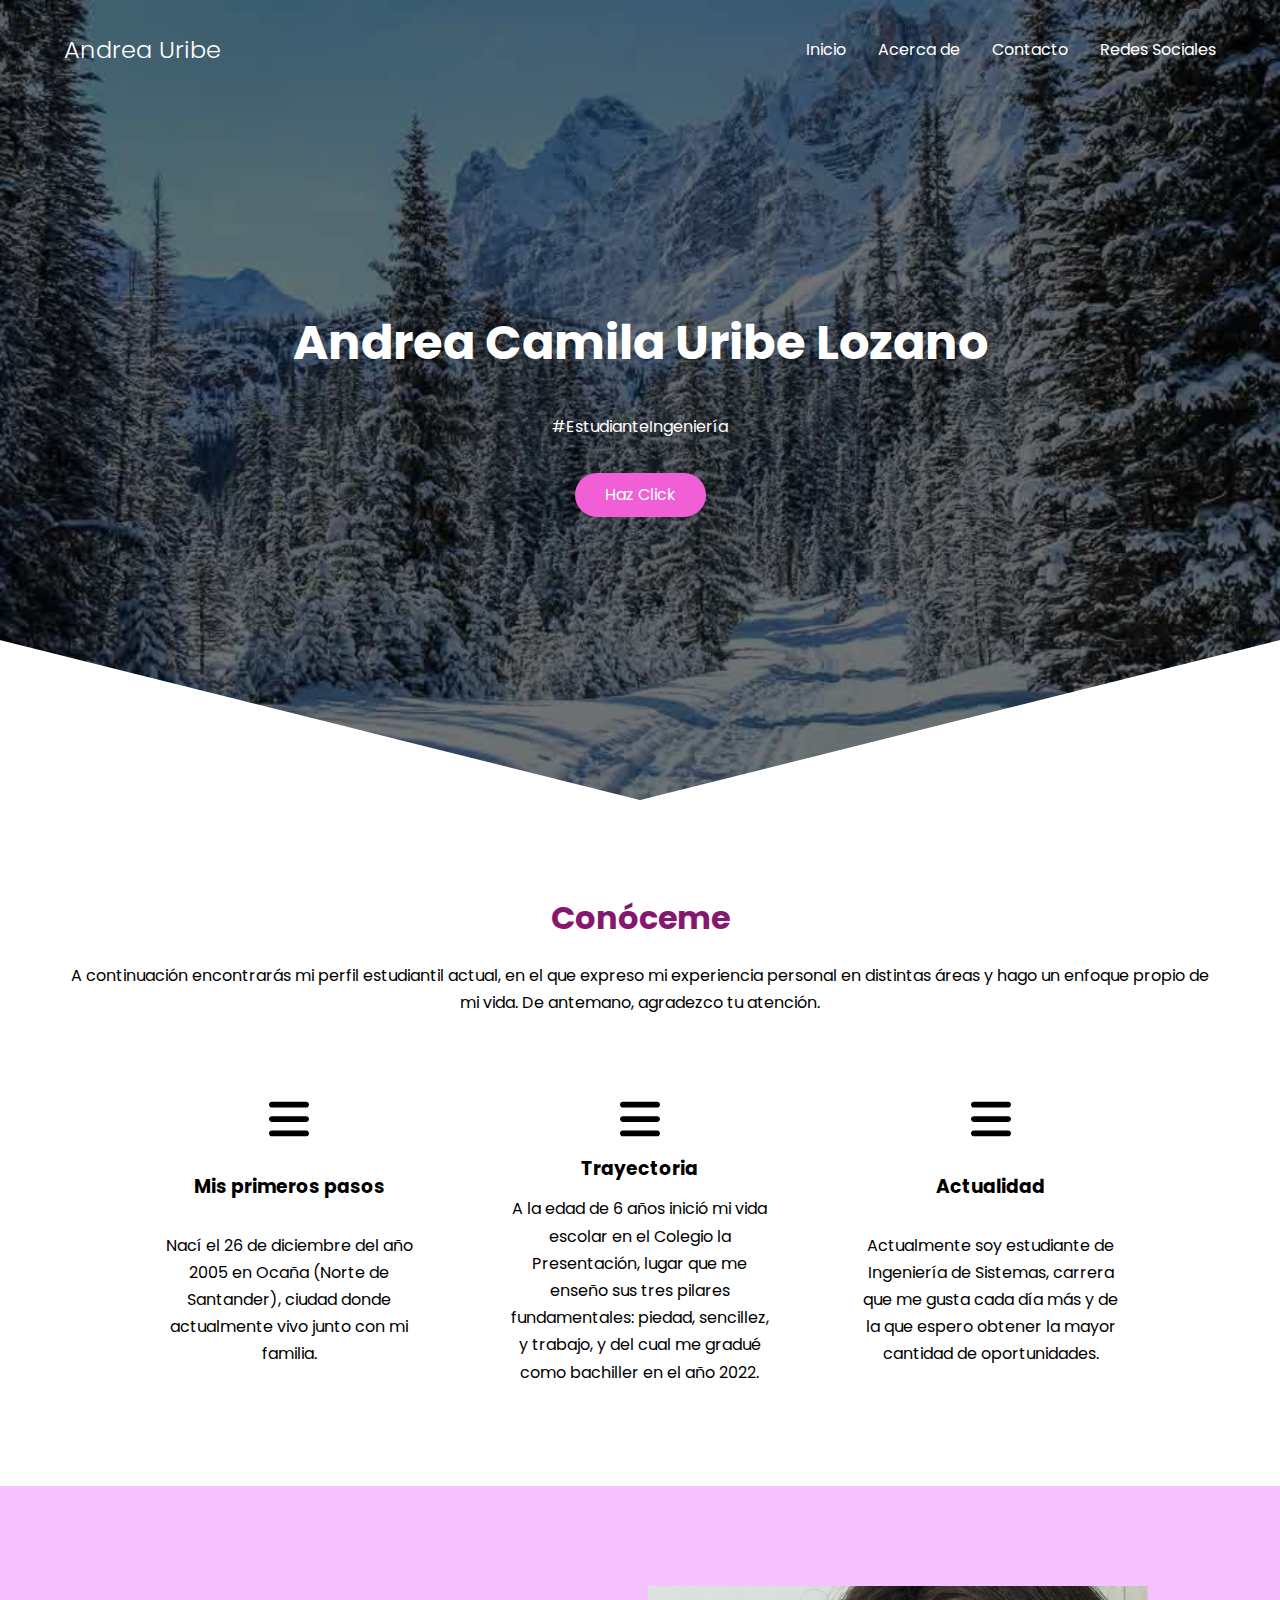
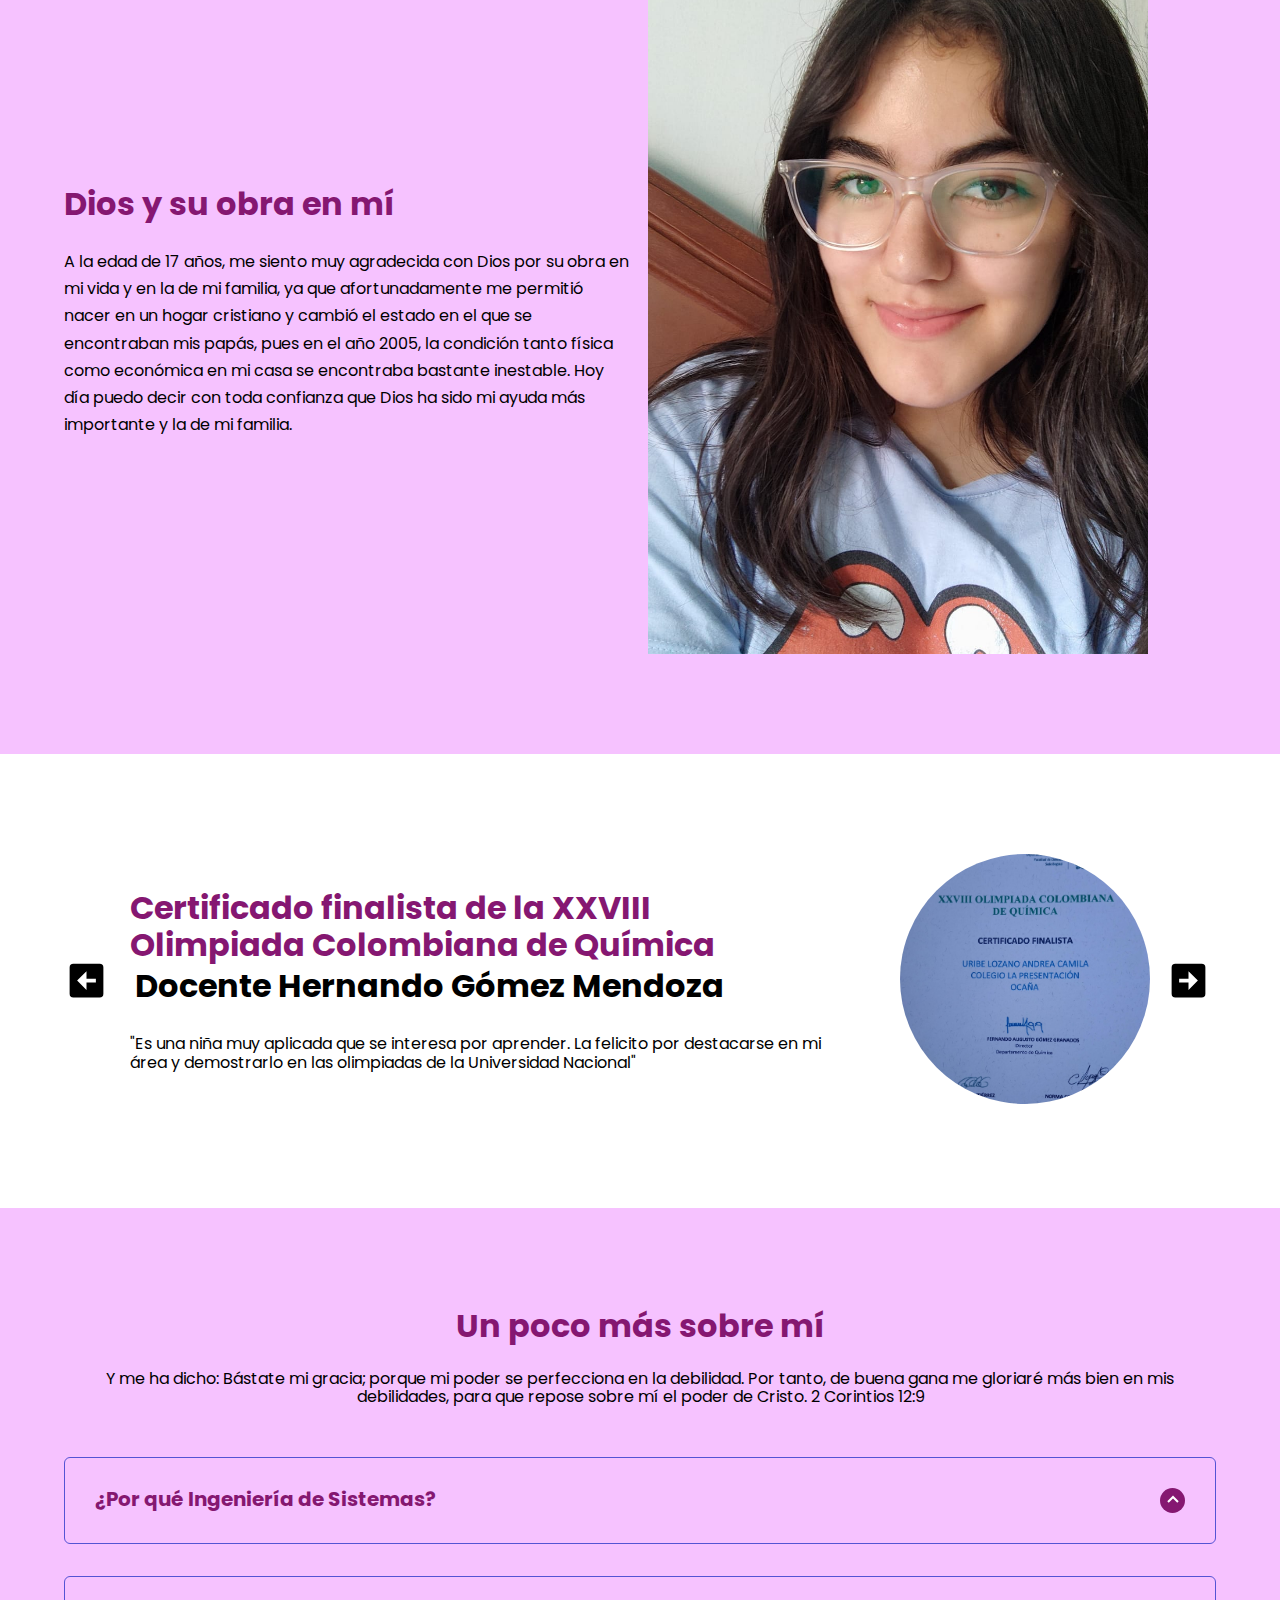
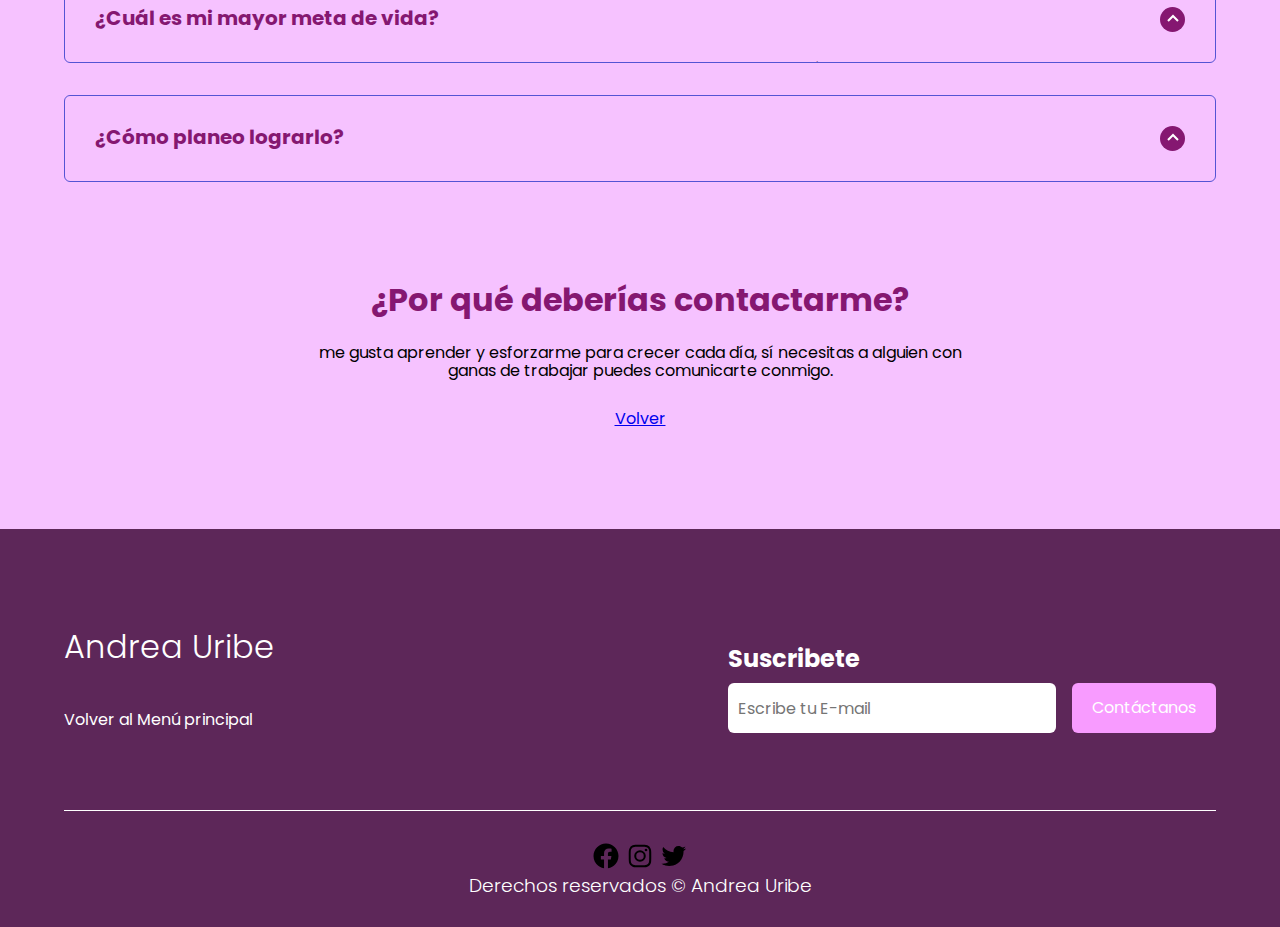
==== commit 36c51ec7: "update finals avances" ====
--- a/index.html
+++ b/index.html
@@ -19,10 +19,10 @@
                     <a href="#" class="nav_links">Inicio</a>
                 </li>
                 <li class="nav_items">
-                    <a href="#" class="nav_links">Acerca de</a>
-                </li>
-                <li class="nav_items">
-                    <a href="#" class="nav_links">Contacto</a>
+                    <a href="#acerca_de" class="nav_links">Acerca de</a>
+                </li>
+                <li class="nav_items">
+                    <a href="#social_media" class="nav_links">Contacto</a>
                 </li>
                 <li class="nav_items">
                     <a href="#social_media" class="nav_links">Redes Sociales</a>
@@ -35,173 +35,161 @@
         </nav>
         <section class="person_container container">
             <h1 class="person_title">Andrea Camila Uribe Lozano</h1>
-            <p class="person_paragraph">#GamerProfesional</p>
+            <p class="person_paragraph">#EstudianteIngeniería</p>
             <a href="#" class="btn">Haz Click</a>
         </section>
     </header>
     <!-- options-->
     <main>
         <section class="container about">
-            <h2 class="subtitle">Lorem ipsum dolor sit amet consectetur, adipisicing elit.</h2>
-            <p class="about_paragraph">Lorem, ipsum dolor sit amet consectetur adipisicing elit. Nesciunt, architecto atque! Nam, nemo ut id perspiciatis eligendi aliquam laboriosam repudiandae architecto ab tenetur quibusdam aperiam tempore necessitatibus in quas eaque.</p>
+            <h2 class="subtitle">Conóceme</h2>
+            <p class="about_paragraph">A continuación encontrarás mi perfil estudiantil actual, en el que expreso mi experiencia personal en distintas áreas y hago un enfoque propio de mi vida. De antemano, agradezco tu atención.</p>
 
             <div class="about_main">
                 <article class="about_icons">
                     <img src="icons/menu.svg" alt="Icon" class="about_icon">
-                    <h3 class="about_title">lorem Ipsun</h3>
-                    <p class="about_paragraph">Lorem ipsum dolor sit amet consectetur adipisicing elit. Modi eius ullam voluptas officiis nemo? Adipisci ratione id nam temporibus fuga.</p>
+                    <h3 class="about_title">Mis primeros pasos</h3>
+                    <p class="about_paragraph">Nací el 26 de diciembre del año 2005 en Ocaña (Norte de Santander), ciudad donde actualmente vivo junto con mi familia.</p>
                 </article>
                 <article class="about_icons">
                     <img src="icons/menu.svg" alt="Icon" class="about_icon">
-                    <h3 class="about_title">Lorem Ipsun</h3>
-                    <p class="about_paragraph">Lorem ipsum dolor sit amet consectetur adipisicing elit. Modi eius ullam voluptas officiis nemo? Adipisci ratione id nam temporibus fuga.</p>
+                    <h3 class="about_title">Trayectoria</h3>
+                    <p class="about_paragraph">A la edad de 6 años inició mi vida escolar en el Colegio la Presentación, lugar que me enseño sus tres pilares fundamentales: piedad, sencillez, y trabajo, y del cual me gradué como bachiller en el año 2022.</p>
                 </article>
                 <article class="about_icons">
                     <img src="icons/menu.svg" alt="Icon" class="about_icon">
-                    <h3 class="about_title">Loren Ipsun</h3>
-                    <p class="about_paragraph">Lorem ipsum dolor sit amet consectetur adipisicing elit. Modi eius ullam voluptas officiis nemo? Adipisci ratione id nam temporibus fuga.</p>
+                    <h3 class="about_title">Actualidad</h3>
+                    <p class="about_paragraph">Actualmente soy estudiante de Ingeniería de Sistemas, carrera que me gusta cada día más y de la que espero obtener la mayor cantidad de oportunidades.</p>
                 </article>
             </div>
         </section>
 
-        <section class="options">
+        <section class="options" id="acerca_de">
             <div class="options_container container">
                 <div class="options_texts">
-                    <h2 class="subtitle">Lorem ipsum dolor sit amet, consectetur adipisicing elit.</h2>
-                    <p class="options_paragraph">Lorem ipsum dolor sit amet consectetur, adipisicing elit. Atque quod perferendis maiores aspernatur non culpa molestias illo incidunt laudantium. Sed error ea quasi quam aspernatur possimus doloremque nemo consequatur in libero, reprehenderit quo impedit eveniet, temporibus corporis accusantium, necessitatibus nobis nam sint facilis pariatur nihil quos. Suscipit esse tempore nesciunt.</p>
+                    <h2 class="subtitle">Dios y su obra en mí</h2>
+                    <p class="options_paragraph">A la edad de 17 años, me siento muy agradecida con Dios por su obra en mi vida y en la de mi familia, ya que afortunadamente me permitió nacer en un hogar cristiano y cambió el estado en el que se encontraban mis papás, pues en el año 2005, la condición tanto física como económica en mi casa se encontraba bastante inestable. Hoy día puedo decir con toda confianza que Dios ha sido mi ayuda más importante y la de mi familia.</p>
                 </div>
                 <figure class="options_picture">
-                    <img src="images/Perfil.jpg" alt="Imagen Options" class="options_img">
+                    <img src="images/perfil.jpeg" alt="Imagen Options" class="options_img">
                 </figure>
             </div>
         </section>
+
         <section class="testimony">
             <div class="testimony_container container">
-                <img src="icons/leftarrow.svg" alt="Icon Flecha" class="testimony_arrow" id="before">
-
+                
+                <img src="icons/leftarrow.svg" alt="Icon Flecha" class="testimony_arrow" id="before">                
+                
                 <section class="testimony_body testimony_body--show" data-id="1">
                     <div class="testimony_texts">
-                        <h2 class="subtitle">Mi nombre es Andrea Uribe
-                            <span class="testimony_course">Estudiante de la UFPSO
-                            </span>
-                        </h2>
-                        <p class="testimony__review">Lorem ipsum dolor sit amet consectetur adipisicing elit. Aliquam, ullam! Alias quibusdam mollitia sit doloribus odio officiis in inventore optio.</p>
-                    </div>
-                    <figure class="testimony_picture">
-                        <img src="images/face1.jpg" alt="Foto persona" class="testimony_img">
-                    </figure>
-                </section>
-
-                <section class="testimony_body testimony_body--show" data-id="2">
-                    <div class="testimony_texts">
-                        <h2 class="subtitle">Mi nombre es Andrea Uribe
-                            <span class="testimony_course">Estudiante de la UFPSO
-                            </span>
-                        </h2>
-                        <p class="testimony__review">Lorem ipsum dolor sit amet consectetur adipisicing elit. Aliquam, ullam! Alias quibusdam mollitia sit doloribus odio officiis in inventore optio.</p>
-                    </div>
-                    <figure class="testimony_picture">
-                        <img src="images/face2.jpg" alt="Foto persona" class="testimony_img">
-                    </figure>
-                </section>
-
-                <section class="testimony_body testimony_body--show" data-id="3">
-                    <div class="testimony_texts">
-                        <h2 class="subtitle">Mi nombre es Andrea Uribe
-                            <span class="testimony_course">Estudiante de la UFPSO
-                            </span>
-                        </h2>
-                        <p class="testimony__review">Lorem ipsum dolor sit amet consectetur adipisicing elit. Aliquam, ullam! Alias quibusdam mollitia sit doloribus odio officiis in inventore optio.</p>
-                    </div>
-                    <figure class="testimony_picture">
-                        <img src="images/face3.jpg" alt="Foto persona" class="testimony_img">
-                    </figure>
-                </section>
-
-                <section class="testimony_body testimony_body--show" data-id="4">
-                    <div class="testimony_texts">
-                        <h2 class="subtitle">Mi nombre es Andrea Uribe
-                            <span class="testimony_course">Estudiante de la UFPSO
-                            </span>
-                        </h2>
-                        <p class="testimony__review">Lorem ipsum dolor sit amet consectetur adipisicing elit. Aliquam, ullam! Alias quibusdam mollitia sit doloribus odio officiis in inventore optio.</p>
-                    </div>
-                    <figure class="testimony_picture">
-                        <img src="images/face4.jpg" alt="Foto persona" class="testimony_img">
-                    </figure>
-                </section>
-
-
-                <img src="icons/rightarrow.svg" alt="Icon Flecha" class="testimony_arrow" id="next">  
-
-            </div>
-        </section>
+                        <h2 class="subtitle">Certificado finalista de la XXVIII Olimpiada Colombiana de Química
+                            <span class="testimony_course">Docente Hernando Gómez Mendoza</span>
+                        </h2>
+                        <p class="testimony__review">"Es una niña muy aplicada que se interesa por aprender. La felicito por destacarse en mi área y demostrarlo en las olimpiadas de la Universidad Nacional"</p>
+                    </div>
+                    <figure class="testimony_picture">
+                        <img src="images/foto1.jpeg" alt="Foto diploma" class="testimony_img">
+                    </figure>
+                </section>
+                
+                <section class="testimony_body" data-id="2">
+                    <div class="testimony_texts">
+                        <h2 class="subtitle">Literatura y/o aprendizaje literario 
+                            <span class="testimony_course">Geovanny Lozano Lobo</span>
+                        </h2>
+                        <p>"Me alegra ver su amor por la lectura y el enfoque que ha sembrado desde muy pequeña hacia ello. Todos deberíamos ser razonables y añadir un octavo día de la semana para leer."</p>
+                    </div>
+                    <figure class="testimony_picture">
+                        <img src="images/foto2.jpg" alt="Foto Persona" class="testimony_img">
+                    </figure>
+                </section>
+
+                <section class="testimony_body" data-id="3">
+                    <div class="testimony_texts">
+                        <h2 class="subtitle">Jovenes Alianza Central
+                            <span class="testimony_course">Las bonditas de fuego</span>
+                        </h2>
+                        <p>"Nuestro grupo se basa en uno de los frutos del espíruto Santo: la bondad, por eso, nos hace muy felices compartir de este espacio con los demás jóvenes que se congregan."</p>
+                    </div>
+                    <figure class="testimony_picture">
+                        <img src="images/foto3.jpeg" alt="Foto Personas" class="testimony_img">
+                    </figure>
+                </section>
+
+                <section class="testimony_body" data-id="4">
+                    <div class="testimony_texts">
+                        <h2 class="subtitle">Una verdadera e increíble amistad 
+                            <span class="testimony_course">Maria José Plata</span>
+                        </h2>
+                        <p>"Sos la persona más genial e inteligente que conozco y estoy super hiper mega agradecida de que seamos amigas, ojalá existiese más gente como vos, pero eso es realmente imposible, no tenés idea de cuánto te admiro. De aquí al apocalipsis."</p>
+                    </div>
+                    <figure class="testimony_picture">
+                        <img src="images/foto4.jpeg" alt="Foto Persona" class="testimony_img">
+                    </figure>
+                </section>
+
+                <img src="icons/rightarrow.svg" alt="Icon Flecha" class="testimony_arrow" id="next">                
+
+            </div>
+        </section>
+
+        
 
         <section class="questions">
             <div class="container">
-                <h2 class="subtitle">Lorem, ipsum dolor.</h2>
-                <p class="questions_paragraph">Lorem ipsum, dolor sit amet consectetur adipisicing elit. Ea, porro
-                    doloribus neque perspiciatis sapiente fuga.</p>
-
+                <h2 class="subtitle">Un poco más sobre mí</h2>
+                <p class="questions_paragraph">Y me ha dicho: Bástate mi gracia; porque mi poder se perfecciona en la debilidad. 
+                    Por tanto, de buena gana me gloriaré más bien en mis debilidades, para que repose sobre mí el poder de Cristo. 2 Corintios 12:9</p>
                 <section class="questions_container">
                     <article class="questions_padding">
                         <div class="questions_answer">
-                            <h3 class="questions_title">¿Lorem, ipsum dolor.?
+                            <h3 class="questions_title">¿Por qué Ingeniería de Sistemas?
                                 <span class="questions_arrow">
                                     <img src="icons/arrow.svg" class="questions_img">
                                 </span>
                             </h3>
 
-                            <p class="questions_show">Lorem ipsum, dolor sit amet consectetur adipisicing elit. Quos
-                                facere, quidem eum id excepturi assumenda explicabo nam accusamus veritatis voluptates
-                                eveniet adipisci, dicta nihil nemo modi possimus officiis quam atque? Lorem ipsum, dolor sit
-                                amet consectetur adipisicing elit. Quos facere, quidem eum id excepturi assumenda explicabo
-                                nam accusamus veritatis voluptates eveniet adipisci, dicta nihil nemo modi possimus officiis
-                                quam atque?</p>
+                            <p class="questions_show">Para ser completamente sincera, jamás pensé que una Ingeniería fuera la carrera de mi vida, 
+                                pues creía que mi sueño era ser médico y pasar el resto de mis días en un hospital, cosa que cambió con los años 
+                                y que influyó mucho en el año 2022, pues pasaron tantas cosas que ahora me siento feliz de estar donde estoy, 
+                                conociendo a gente que comparte mi amor por los computadores y a profesores que aman su trabajo y lo demuestran en cada clase.</p>
                         </div>
                     </article>
 
                     <article class="questions_padding">
                         <div class="questions_answer">
-                            <h3 class="questions_title">¿Lorem ipsum dolor sit.?
+                            <h3 class="questions_title">¿Cuál es mi mayor meta de vida?
                                 <span class="questions_arrow">
                                     <img src="icons/arrow.svg" class="questions_img">
                                 </span>
                             </h3>
 
-                            <p class="questions_show">Lorem ipsum, dolor sit amet consectetur adipisicing elit. Quos
-                                facere, quidem eum id excepturi assumenda explicabo nam accusamus veritatis voluptates
-                                eveniet adipisci, dicta nihil nemo modi possimus officiis quam atque? Lorem ipsum, dolor sit
-                                amet consectetur adipisicing elit. Quos facere, quidem eum id excepturi assumenda explicabo
-                                nam accusamus veritatis voluptates eveniet adipisci, dicta nihil nemo modi possimus officiis
-                                quam atque?</p>
+                            <p class="questions_show">Con toda certeza, planeo mejorar mi vida espiritual y tener a Dios en mi corazón hasta que Él me lo permita, 
+                                asimismo, quiero graduarme de la mejor manera en Ingeniería de Sistemas y esforzarme por ser un gran programador. Quiero dedicar 
+                                una parte de mi vida a la música, pues mi sueño es tener mi tienda de guitarras en un futuro (espero no muy lejano). </p>
                         </div>
                     </article>
 
                     <article class="questions_padding">
                         <div class="questions_answer">
-                            <h3 class="questions_title">¿Lorem ipsum dolor sit.?
+                            <h3 class="questions_title">¿Cómo planeo lograrlo?
                                 <span class="questions_arrow">
                                     <img src="icons/arrow.svg" class="questions_img">
                                 </span>
                             </h3>
 
-                            <p class="questions_show">Lorem ipsum, dolor sit amet consectetur adipisicing elit. Quos
-                                facere, quidem eum id excepturi assumenda explicabo nam accusamus veritatis voluptates
-                                eveniet adipisci, dicta nihil nemo modi possimus officiis quam atque? Lorem ipsum, dolor sit
-                                amet consectetur adipisicing elit. Quos facere, quidem eum id excepturi assumenda explicabo
-                                nam accusamus veritatis voluptates eveniet adipisci, dicta nihil nemo modi possimus officiis
-                                quam atque?</p>
+                            <p class="questions_show">La única manera de lograr esto es pidiendo la dirección de Dios y encomendando cada proyecto en sus manos, 
+                                claro está, haciendo mi mayor esfuerzo durante el proceso y mejorando tanto física como mentalmente.</p>
                         </div>
                     </article>
                 </section>
 
                 <section class="questions_offer">
-                    <h2 class="subtitle">¿Lorem ipsum dolor sit.?</h2>
-                    <p class="questions_copy">Lorem, ipsum dolor sit amet consectetur adipisicing elit. Amet ratione
-                        architecto magnam, officiis ex porro vero est voluptates quaerat quibusdam illo veniam reprehenderit
-                        eius atque tempora iure ab non autem.</p>
-                    <a href="#" class="cta">Lorem ipsum dolor</a>
+                    <h2 class="subtitle">¿Por qué deberías contactarme?</h2>
+                    <p class="questions_copy">me gusta aprender y esforzarme para crecer cada día, 
+                        sí necesitas a alguien con ganas de trabajar puedes comunicarte conmigo. </p>
+                    <a href="#" class="cta">Volver</a>
                 </section>
             </div>
         </section>
@@ -215,16 +203,7 @@
                 <h2 class="footer_title">Andrea Uribe</h2>
                 <ul class="nav_link nav_link--footer">
                     <li class="nav_items">
-                        <a href="#" class="nav_links">Option</a>
-                    </li>
-                    <li class="nav_items">
-                        <a href="#" class="nav_links">Option</a>
-                    </li>
-                    <li class="nav_items">
-                        <a href="#" class="nav_links">Option</a>
-                    </li>
-                    <li class="nav_items">
-                        <a href="#" class="nav_links">Option</a>
+                        <a href="#" class="nav_links">Volver al Menú principal</a>
                     </li>
                 </ul>
             </nav>
@@ -248,8 +227,8 @@
     </footer>
 
 
-    <script src="JS/slider.js"></script>
-    <script src="JS/questions.js"></script>
+    <script src="js/slider.js"></script>
+    <script src="js/questions.js"></script>
     
 </body>
 </html>--- a/css/style.css
+++ b/css/style.css
@@ -6,7 +6,7 @@
 
 :root{
     --padding-container: 100px 0;
-    --color-title: #001a49;
+    --color-title: rgb(133, 23, 113);
 }
 
 /* front page */
@@ -37,7 +37,7 @@
     left: 0;
     width: 100%;
     height: 100%;
-    background-image: linear-gradient(180deg, #0000008c 0%, #0000008c 100%), url('../images/Valorant_frontpage.jpg');
+    background-image: linear-gradient(180deg, #0000008c 0%, #0000008c 100%), url('../images/frontpage.jpg');
     background-size: cover;
     clip-path: polygon(100% 0, 100% 80%, 50% 100%, 0 80%, 0 0);
     z-index: -1;
@@ -69,7 +69,7 @@
 }
 
 .nav_links{
-    color: #a731ec;
+    color: #fff;
     text-decoration: none;
 }
 
@@ -161,7 +161,7 @@
 /* options */
 
 .options{
-    background-color: #e5e5f7;
+    background-color: rgb(246, 194, 255);
     background-image: linear-gradient(#444cf7 0.5px, transparente 0.5px), radial-gradient(#444cf7 0.5px, #e5e5f7 0.5px);
     background-size: cover;
     background-position: 0 0, 10px 10px;
@@ -233,8 +233,7 @@
 }
 
 .testimony_course{
-    background-color: royalblue;
-    color: #fff;
+    color: #000;
     display: inline-block;
     padding: 5px;
 }
@@ -248,7 +247,7 @@
 
 .questions{
     text-align: center;
-    background-color: #e5e5f7;
+    background-color: rgb(246, 194, 255);
 }
 
 .questions_container{
@@ -320,7 +319,7 @@
 /* footer */
 
 .footer {
-    background-color: #1d293f;
+    background-color: #5d2759;
 }
 
 .footer_title{
@@ -379,7 +378,7 @@
     display: inline-block;
     height: 50px;
     padding: 0 20px;
-    background-color: #2091f9;
+    background-color: #f89bff;
     border: none;
     font-size: 1rem;
     color: #fff;
